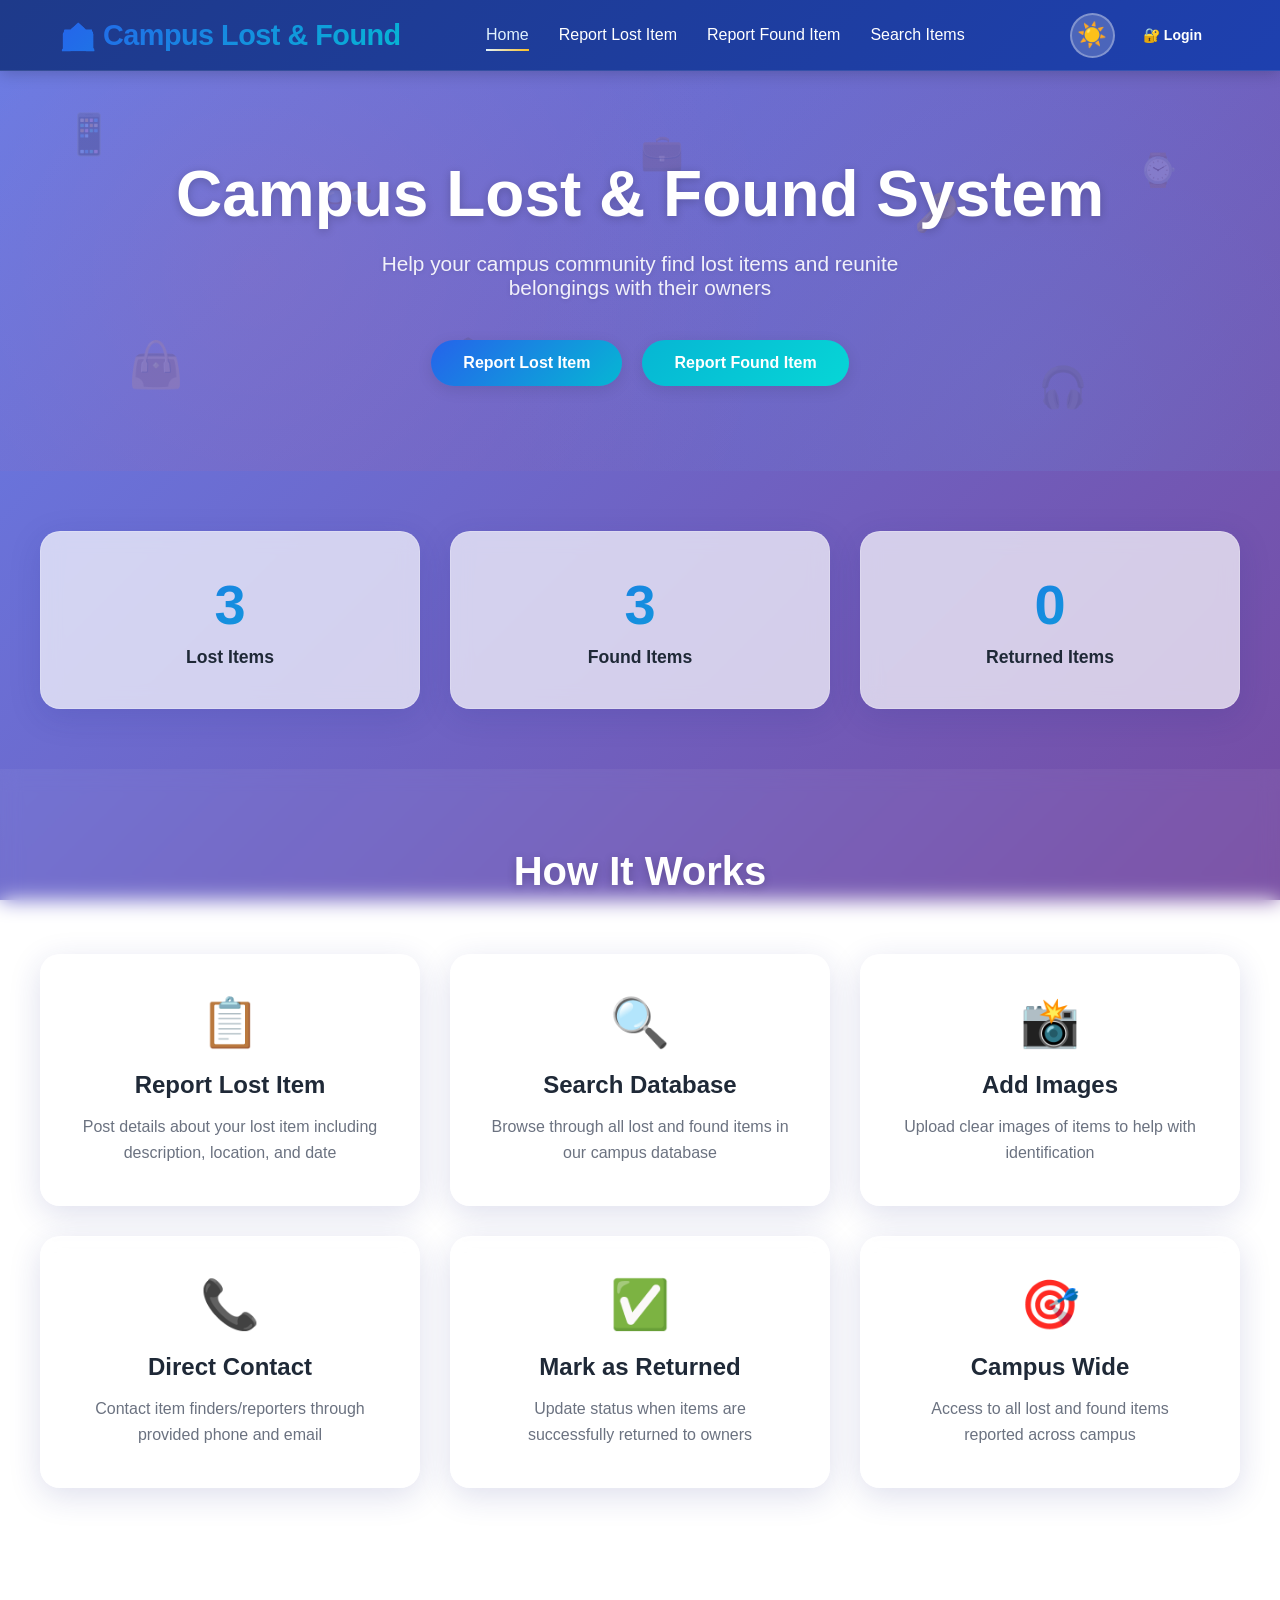
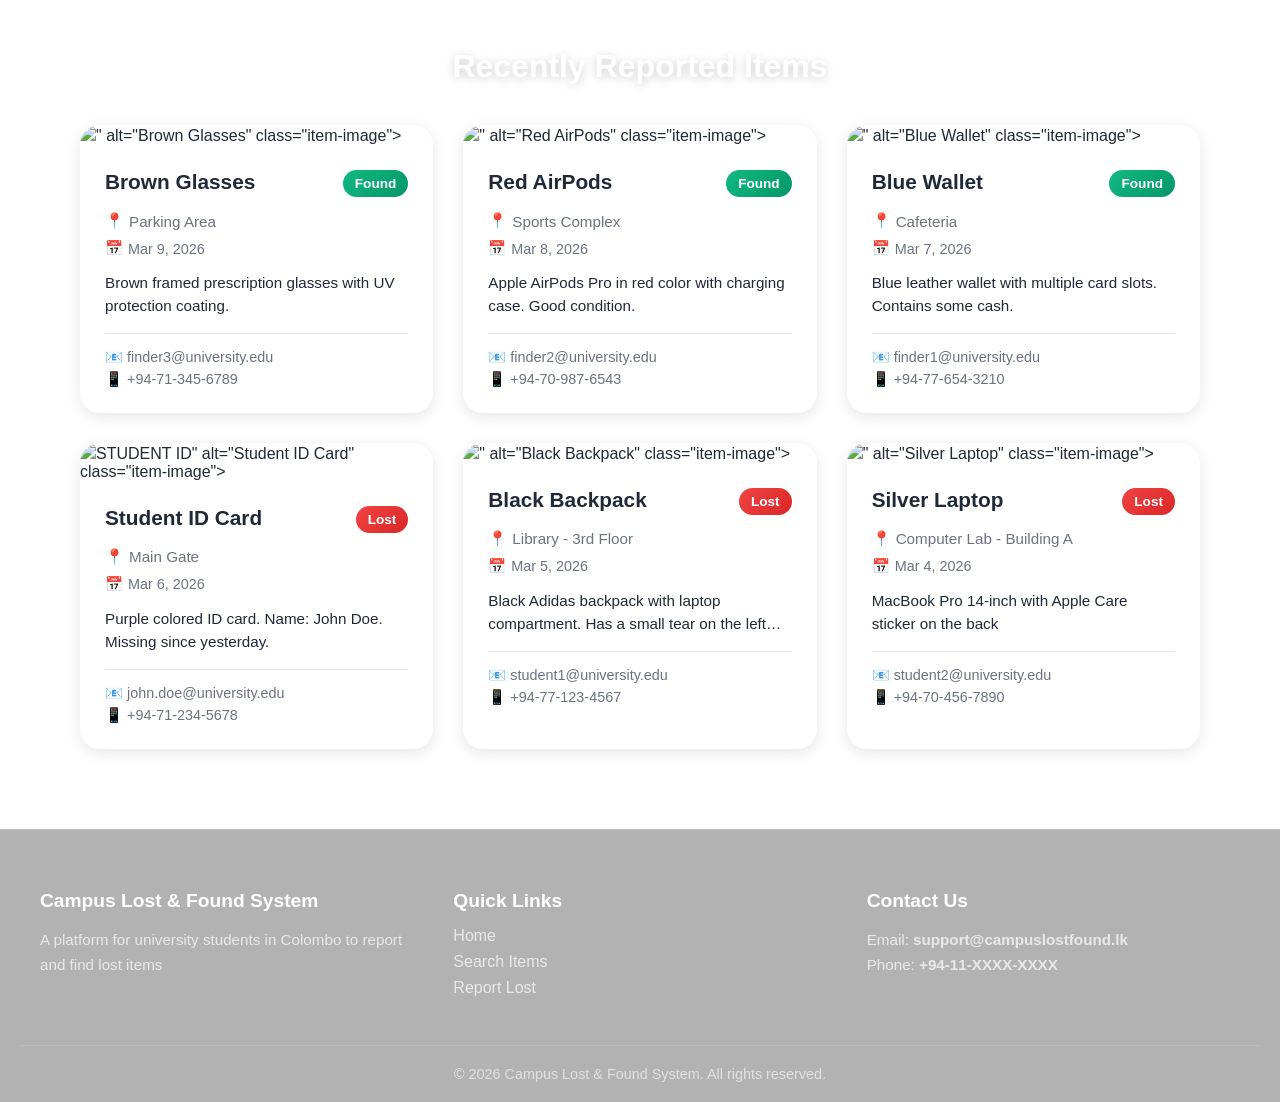
==== index.html @ 4f19730d "update the all codes" ====
<!DOCTYPE html>
<html lang="en">
<head>
    <meta charset="UTF-8">
    <meta name="viewport" content="width=device-width, initial-scale=1.0">
    <title>Campus Lost & Found System</title>
    <link rel="stylesheet" href="styles.css">
</head>
<body>
    <!-- Navigation Bar -->
    <nav class="navbar">
        <div class="nav-container">
            <div class="nav-logo">
                <h1>🏫 Campus Lost & Found</h1>
            </div>
            <ul class="nav-menu">
                <li class="nav-item">
                    <a href="index.html" class="nav-link active">Home</a>
                </li>
                <li class="nav-item">
                    <a href="report-lost.html" class="nav-link">Report Lost Item</a>
                </li>
                <li class="nav-item">
                    <a href="report-found.html" class="nav-link">Report Found Item</a>
                </li>
                <li class="nav-item">
                    <a href="search.html" class="nav-link">Search Items</a>
                </li>
            </ul>
            <div class="navbar-buttons">
                <button class="dark-mode-toggle" id="darkModeToggle" title="Toggle Dark Mode">
                    <span class="sun-icon">☀️</span>
                    <span class="moon-icon">🌙</span>
                </button>
            </div>
        </div>
    </nav>

    <!-- Hero Section -->
    <section class="hero">
        <div class="hero-content">
            <h1 class="hero-title">Campus Lost & Found System</h1>
            <p class="hero-subtitle">Help your campus community find lost items and reunite belongings with their owners</p>
            <div class="hero-buttons">
                <a href="report-lost.html" class="btn btn-primary">Report Lost Item</a>
                <a href="report-found.html" class="btn btn-secondary">Report Found Item</a>
            </div>
        </div>
        <div class="hero-background">
            <div class="floating-item item-1">📱</div>
            <div class="floating-item item-2">⌚</div>
            <div class="floating-item item-3">👜</div>
            <div class="floating-item item-4">💼</div>
            <div class="floating-item item-5">🎧</div>
            <div class="floating-item item-6">🔑</div>
            <div class="floating-item item-7">🎓</div>
            <div class="floating-item item-8">👓</div>
        </div>
    </section>

    <!-- Stats Section -->
    <section class="stats-section">
        <div class="stats-container">
            <div class="stat-card glass-effect">
                <div class="stat-number" id="lostCount">0</div>
                <div class="stat-label">Lost Items</div>
            </div>
            <div class="stat-card glass-effect">
                <div class="stat-number" id="foundCount">0</div>
                <div class="stat-label">Found Items</div>
            </div>
            <div class="stat-card glass-effect">
                <div class="stat-number" id="returnedCount">0</div>
                <div class="stat-label">Returned Items</div>
            </div>
        </div>
    </section>

    <!-- Features Section -->
    <section class="features">
        <div class="features-container">
            <h2>How It Works</h2>
            <div class="features-grid">
                <div class="feature-card glass-effect">
                    <div class="feature-icon">📋</div>
                    <h3>Report Lost Item</h3>
                    <p>Post details about your lost item including description, location, and date</p>
                </div>
                <div class="feature-card glass-effect">
                    <div class="feature-icon">🔍</div>
                    <h3>Search Database</h3>
                    <p>Browse through all lost and found items in our campus database</p>
                </div>
                <div class="feature-card glass-effect">
                    <div class="feature-icon">📸</div>
                    <h3>Add Images</h3>
                    <p>Upload clear images of items to help with identification</p>
                </div>
                <div class="feature-card glass-effect">
                    <div class="feature-icon">📞</div>
                    <h3>Direct Contact</h3>
                    <p>Contact item finders/reporters through provided phone and email</p>
                </div>
                <div class="feature-card glass-effect">
                    <div class="feature-icon">✅</div>
                    <h3>Mark as Returned</h3>
                    <p>Update status when items are successfully returned to owners</p>
                </div>
                <div class="feature-card glass-effect">
                    <div class="feature-icon">🎯</div>
                    <h3>Campus Wide</h3>
                    <p>Access to all lost and found items reported across campus</p>
                </div>
            </div>
        </div>
    </section>

    <!-- Recent Items Section -->
    <section class="recent-items">
        <div class="container">
            <h2>Recently Reported Items</h2>
            <div class="items-grid" id="recentItemsGrid">
                <!-- Items will be populated by JavaScript -->
            </div>
        </div>
    </section>

    <!-- Footer -->
    <footer class="footer">
        <div class="footer-content">
            <div class="footer-section">
                <h4>Campus Lost & Found System</h4>
                <p>A platform for university students in Colombo to report and find lost items</p>
            </div>
            <div class="footer-section">
                <h4>Quick Links</h4>
                <ul>
                    <li><a href="index.html">Home</a></li>
                    <li><a href="search.html">Search Items</a></li>
                    <li><a href="report-lost.html">Report Lost</a></li>
                </ul>
            </div>
            <div class="footer-section">
                <h4>Contact Us</h4>
                <p>Email: <strong>support@campuslostfound.lk</strong></p>
                <p>Phone: <strong>+94-11-XXXX-XXXX</strong></p>
            </div>
        </div>
        <div class="footer-bottom">
            <p>&copy; 2026 Campus Lost & Found System. All rights reserved.</p>
        </div>
    </footer>

    <script src="script.js"></script>
    <script>
        // Display recent items on homepage
        document.addEventListener('DOMContentLoaded', function() {
            displayRecentItems();
            updateStats();
        });
    </script>
</body>
</html>
---- styles.css ----
/* ========================
   GLOBAL STYLES & RESET
   ======================== */

* {
    margin: 0;
    padding: 0;
    box-sizing: border-box;
}

:root {
    --primary-color: #2563eb;
    --primary-light: #3b82f6;
    --primary-dark: #1e40af;
    --secondary-color: #06b6d4;
    --success-color: #10b981;
    --danger-color: #ef4444;
    --warning-color: #f59e0b;
    --text-dark: #1f2937;
    --text-light: #6b7280;
    --bg-light: #f3f4f6;
    --bg-white: #ffffff;
    --border-color: #e5e7eb;
    --glass-bg: rgba(255, 255, 255, 0.7);
    --glass-border: rgba(255, 255, 255, 0.2);
    --shadow: 0 8px 32px rgba(31, 38, 135, 0.15);
}

/* Dark Mode Variables */
body.dark-mode {
    --primary-color: #3b82f6;
    --primary-light: #60a5fa;
    --primary-dark: #1e40af;
    --secondary-color: #06b6d4;
    --text-dark: #e5e7eb;
    --text-light: #9ca3af;
    --bg-light: #1f2937;
    --bg-white: #111827;
    --border-color: #374151;
    --glass-bg: rgba(17, 24, 39, 0.7);
    --glass-border: rgba(255, 255, 255, 0.1);
    --shadow: 0 8px 32px rgba(0, 0, 0, 0.3);
}

html {
    font-size: 16px;
    scroll-behavior: smooth;
}

body {
    font-family: -apple-system, BlinkMacSystemFont, 'Segoe UI', Roboto, Oxygen, Ubuntu, Cantarell, sans-serif;
    color: var(--text-dark);
    background: linear-gradient(135deg, #667eea 0%, #764ba2 100%);
    background-attachment: fixed;
    min-height: 100vh;
    overflow-x: hidden;
    transition: background 0.3s ease, color 0.3s ease;
}

body.dark-mode {
    background: linear-gradient(135deg, #0f172a 0%, #1a1a2e 100%);
}

.container {
    max-width: 1200px;
    margin: 0 auto;
    padding: 0 20px;
}

/* ========================
   NAVIGATION BAR
   ======================== */

.navbar {
    position: sticky;
    top: 0;
    z-index: 1000;
    background: linear-gradient(135deg, #1e3a8a 0%, #1e40af 100%);
    backdrop-filter: blur(10px);
    border-bottom: 1px solid rgba(255, 255, 255, 0.1);
    box-shadow: 0 2px 15px rgba(0, 0, 0, 0.2);
    animation: slideDown 0.5s ease;
}

@keyframes slideDown {
    from {
        transform: translateY(-100%);
        opacity: 0;
    }
    to {
        transform: translateY(0);
        opacity: 1;
    }
}

.nav-container {
    max-width: 1200px;
    margin: 0 auto;
    padding: 0 20px;
    display: flex;
    justify-content: space-between;
    align-items: center;
    height: 70px;
}

.nav-logo h1 {
    font-size: 1.8rem;
    background: linear-gradient(135deg, var(--primary-color), var(--secondary-color));
    -webkit-background-clip: text;
    -webkit-text-fill-color: transparent;
    background-clip: text;
    font-weight: 700;
    letter-spacing: -0.5px;
}

.nav-menu {
    display: flex;
    list-style: none;
    gap: 30px;
}

.nav-item {
    position: relative;
}

.nav-link {
    color: #ffffff;
    text-decoration: none;
    font-weight: 500;
    font-size: 1rem;
    padding: 8px 0;
    transition: all 0.3s ease;
    position: relative;
}

.nav-link::after {
    content: '';
    position: absolute;
    bottom: 0;
    left: 0;
    width: 0;
    height: 2px;
    background: linear-gradient(90deg, #e0f2fe, #fbbf24);
    transition: width 0.3s ease;
}

.nav-link:hover::after,
.nav-link.active::after {
    width: 100%;
}

.nav-link.active,
.nav-link:hover {
    color: #e0f2fe;
}

.navbar-buttons {
    display: flex;
    gap: 10px;
    align-items: center;
    margin-left: 20px;
}

.dark-mode-toggle {
    background: rgba(255, 255, 255, 0.2);
    border: 2px solid rgba(255, 255, 255, 0.3);
    border-radius: 50%;
    width: 45px;
    height: 45px;
    display: flex;
    align-items: center;
    justify-content: center;
    cursor: pointer;
    transition: all 0.3s ease;
    font-size: 1.5rem;
    position: relative;
}

.dark-mode-toggle:hover {
    background: rgba(255, 255, 255, 0.3);
    transform: scale(1.1);
}

.dark-mode-toggle .sun-icon {
    position: absolute;
    opacity: 1;
    transition: opacity 0.3s ease;
}

.dark-mode-toggle .moon-icon {
    position: absolute;
    opacity: 0;
    transition: opacity 0.3s ease;
}

body.dark-mode .dark-mode-toggle .sun-icon {
    opacity: 0;
}

body.dark-mode .dark-mode-toggle .moon-icon {
    opacity: 1;
}

body.dark-mode .dark-mode-toggle {
    background: rgba(255, 255, 255, 0.1);
    border-color: rgba(255, 255, 255, 0.2);
}

.auth-button {
    padding: 8px 16px;
    border-radius: 8px;
    font-size: 14px;
    font-weight: 600;
    text-decoration: none;
    transition: all 0.3s ease;
    white-space: nowrap;
    cursor: pointer;
    border: none;
    background: #2563eb;
    color: white;
}

.auth-button:hover {
    background: #1d4ed8;
    transform: translateY(-2px);
}

.navbar-buttons .user-badge {
    background: var(--gradient);
    color: white;
    border-radius: 25px;
    padding: 8px 15px;
    font-size: 14px;
    font-weight: 600;
}

.navbar-buttons .logout-btn {
    background: rgba(239, 68, 68, 0.9);
    color: white;
    border: none;
    cursor: pointer;
}

.navbar-buttons .logout-btn:hover {
    background: rgb(239, 68, 68);
    transform: translateY(-2px);
}

.navbar-buttons .admin-link {
    background: rgba(147, 51, 234, 0.9);
    color: white;
    text-decoration: none;
    display: inline-block;
}

.navbar-buttons .admin-link:hover {
    background: rgb(147, 51, 234);
    transform: translateY(-2px);
}

/* Mobile navbar buttons */
@media (max-width: 768px) {
    .navbar-buttons {
        margin-left: 10px;
        gap: 5px;
    }
    
    .auth-button {
        padding: 6px 12px;
        font-size: 12px;
    }
    
    .navbar-buttons .user-badge {
        display: none; /* Hide user badge on mobile */
    }
}

/* ========================
   HERO SECTION
   ======================== */

.hero {
    position: relative;
    min-height: 600px;
    display: flex;
    align-items: center;
    justify-content: center;
    overflow: hidden;
    padding: 60px 20px;
}

.hero-background {
    position: absolute;
    top: 0;
    left: 0;
    right: 0;
    bottom: 0;
    background: radial-gradient(circle at 20% 50%, rgba(255, 100, 100, 0.1) 0%, transparent 50%),
                radial-gradient(circle at 80% 80%, rgba(100, 200, 255, 0.1) 0%, transparent 50%);
    animation: float 8s ease-in-out infinite;
    z-index: -1;
}

@keyframes float {
    0%, 100% {
        transform: translateY(0px);
    }
    50% {
        transform: translateY(20px);
    }
}

/* Floating Items Animations */
.floating-item {
    position: absolute;
    font-size: 3rem;
    opacity: 0.15;
    pointer-events: none;
    animation-duration: 10s;
    animation-iteration-count: infinite;
    animation-timing-function: ease-in-out;
}

.item-1 {
    top: 10%;
    left: 5%;
    font-size: 2.5rem;
    animation-name: float-1;
    animation-duration: 12s;
}

.item-2 {
    top: 20%;
    right: 8%;
    font-size: 2rem;
    animation-name: float-2;
    animation-duration: 14s;
}

.item-3 {
    bottom: 20%;
    left: 10%;
    font-size: 2.8rem;
    animation-name: float-3;
    animation-duration: 13s;
}

.item-4 {
    top: 15%;
    left: 50%;
    font-size: 2.2rem;
    animation-name: float-4;
    animation-duration: 15s;
}

.item-5 {
    bottom: 15%;
    right: 15%;
    font-size: 2.5rem;
    animation-name: float-5;
    animation-duration: 11s;
}

.item-6 {
    top: 30%;
    right: 25%;
    font-size: 2.3rem;
    animation-name: float-6;
    animation-duration: 12s;
}

.item-7 {
    bottom: 25%;
    left: 35%;
    font-size: 2rem;
    animation-name: float-7;
    animation-duration: 13s;
}

.item-8 {
    top: 25%;
    left: 25%;
    font-size: 2.7rem;
    animation-name: float-8;
    animation-duration: 14s;
}

@keyframes float-1 {
    0%, 100% {
        transform: translateY(0px) translateX(0px) rotate(0deg);
    }
    25% {
        transform: translateY(-30px) translateX(20px) rotate(5deg);
    }
    50% {
        transform: translateY(30px) translateX(-20px) rotate(-5deg);
    }
    75% {
        transform: translateY(-20px) translateX(10px) rotate(3deg);
    }
}

@keyframes float-2 {
    0%, 100% {
        transform: translateY(0px) translateX(0px) rotate(0deg);
    }
    25% {
        transform: translateY(25px) translateX(-25px) rotate(-8deg);
    }
    50% {
        transform: translateY(-35px) translateX(15px) rotate(8deg);
    }
    75% {
        transform: translateY(20px) translateX(-10px) rotate(-3deg);
    }
}

@keyframes float-3 {
    0%, 100% {
        transform: translateY(0px) translateX(0px) rotate(0deg);
    }
    25% {
        transform: translateY(-20px) translateX(-30px) rotate(10deg);
    }
    50% {
        transform: translateY(40px) translateX(20px) rotate(-10deg);
    }
    75% {
        transform: translateY(-15px) translateX(15px) rotate(5deg);
    }
}

@keyframes float-4 {
    0%, 100% {
        transform: translateY(0px) translateX(0px) rotate(0deg);
    }
    25% {
        transform: translateY(35px) translateX(25px) rotate(-6deg);
    }
    50% {
        transform: translateY(-25px) translateX(-20px) rotate(6deg);
    }
    75% {
        transform: translateY(10px) translateX(15px) rotate(-4deg);
    }
}

@keyframes float-5 {
    0%, 100% {
        transform: translateY(0px) translateX(0px) rotate(0deg);
    }
    25% {
        transform: translateY(-35px) translateX(-15px) rotate(7deg);
    }
    50% {
        transform: translateY(20px) translateX(25px) rotate(-7deg);
    }
    75% {
        transform: translateY(-10px) translateX(-20px) rotate(4deg);
    }
}

@keyframes float-6 {
    0%, 100% {
        transform: translateY(0px) translateX(0px) rotate(0deg);
    }
    25% {
        transform: translateY(30px) translateX(20px) rotate(-5deg);
    }
    50% {
        transform: translateY(-30px) translateX(-25px) rotate(5deg);
    }
    75% {
        transform: translateY(15px) translateX(10px) rotate(-2deg);
    }
}

@keyframes float-7 {
    0%, 100% {
        transform: translateY(0px) translateX(0px) rotate(0deg);
    }
    25% {
        transform: translateY(-25px) translateX(-20px) rotate(9deg);
    }
    50% {
        transform: translateY(35px) translateX(15px) rotate(-9deg);
    }
    75% {
        transform: translateY(-5px) translateX(-10px) rotate(3deg);
    }
}

@keyframes float-8 {
    0%, 100% {
        transform: translateY(0px) translateX(0px) rotate(0deg);
    }
    25% {
        transform: translateY(20px) translateX(-30px) rotate(-4deg);
    }
    50% {
        transform: translateY(-40px) translateX(25px) rotate(4deg);
    }
    75% {
        transform: translateY(25px) translateX(-15px) rotate(-6deg);
    }
}

.hero-content {
    text-align: center;
    z-index: 1;
    animation: fadeInUp 0.8s ease;
}

@keyframes fadeInUp {
    from {
        opacity: 0;
        transform: translateY(30px);
    }
    to {
        opacity: 1;
        transform: translateY(0);
    }
}

.hero-title {
    font-size: clamp(2rem, 5vw, 4rem);
    font-weight: 800;
    color: var(--bg-white);
    margin-bottom: 20px;
    text-shadow: 0 2px 10px rgba(0, 0, 0, 0.2);
    line-height: 1.2;
}

.hero-subtitle {
    font-size: clamp(1rem, 2vw, 1.3rem);
    color: rgba(255, 255, 255, 0.9);
    margin-bottom: 40px;
    max-width: 600px;
    margin-left: auto;
    margin-right: auto;
    text-shadow: 0 1px 5px rgba(0, 0, 0, 0.1);
}

.hero-buttons {
    display: flex;
    gap: 20px;
    justify-content: center;
    flex-wrap: wrap;
}

/* ========================
   BUTTONS
   ======================== */

.btn {
    padding: 14px 32px;
    border: none;
    border-radius: 50px;
    font-size: 1rem;
    font-weight: 600;
    cursor: pointer;
    text-decoration: none;
    transition: all 0.3s ease;
    display: inline-block;
    text-align: center;
    white-space: nowrap;
    box-shadow: 0 4px 15px rgba(0, 0, 0, 0.1);
}

.btn-primary {
    background: linear-gradient(135deg, var(--primary-color), var(--secondary-color));
    color: white;
    border: none;
}

.btn-primary:hover {
    transform: translateY(-3px);
    box-shadow: 0 8px 25px rgba(37, 99, 235, 0.4);
}

.btn-secondary {
    background: linear-gradient(135deg, var(--secondary-color), #06d6d6);
    color: white;
    border: none;
}

.btn-secondary:hover {
    transform: translateY(-3px);
    box-shadow: 0 8px 25px rgba(6, 182, 212, 0.4);
}

.btn-outline {
    background: transparent;
    color: var(--primary-color);
    border: 2px solid var(--primary-color);
}

.btn-outline:hover {
    background: var(--primary-color);
    color: white;
    transform: translateY(-2px);
}

/* ========================
   GLASS MORPHISM EFFECT
   ======================== */

.glass-effect {
    background: var(--glass-bg);
    backdrop-filter: blur(10px);
    border: 1px solid var(--glass-border);
    border-radius: 20px;
    box-shadow: var(--shadow);
}

/* ========================
   STATS SECTION
   ======================== */

.stats-section {
    padding: 60px 20px;
    background: transparent;
}

.stats-container {
    max-width: 1200px;
    margin: 0 auto;
    display: grid;
    grid-template-columns: repeat(auto-fit, minmax(250px, 1fr));
    gap: 30px;
}

.stat-card {
    padding: 40px 30px;
    text-align: center;
    border-radius: 20px;
    transition: all 0.3s ease;
    animation: fadeInUp 0.6s ease;
}

.stat-card:hover {
    transform: translateY(-10px);
    box-shadow: 0 15px 40px rgba(0, 0, 0, 0.2);
}

.stat-number {
    font-size: clamp(2rem, 5vw, 3.5rem);
    font-weight: 800;
    background: linear-gradient(135deg, var(--primary-color), var(--secondary-color));
    -webkit-background-clip: text;
    -webkit-text-fill-color: transparent;
    background-clip: text;
    margin-bottom: 10px;
}

.stat-label {
    font-size: 1.1rem;
    font-weight: 600;
    color: var(--text-dark);
}

/* ========================
   FEATURES SECTION
   ======================== */

.features {
    padding: 80px 20px;
    background: rgba(255, 255, 255, 0.05);
    backdrop-filter: blur(10px);
}

.features-container {
    max-width: 1200px;
    margin: 0 auto;
}

.features-container > h2 {
    text-align: center;
    font-size: 2.5rem;
    color: var(--bg-white);
    margin-bottom: 60px;
    text-shadow: 0 2px 10px rgba(0, 0, 0, 0.2);
}

.features-grid {
    display: grid;
    grid-template-columns: repeat(auto-fit, minmax(300px, 1fr));
    gap: 30px;
}

.feature-card {
    padding: 40px;
    text-align: center;
    border-radius: 20px;
    transition: all 0.3s ease;
    animation: fadeInUp 0.7s ease;
}

.feature-card:hover {
    transform: translateY(-10px);
    background: rgba(255, 255, 255, 0.9);
}

.feature-icon {
    font-size: 3rem;
    margin-bottom: 20px;
    display: block;
    animation: bounce 2s ease infinite;
}

@keyframes bounce {
    0%, 100% {
        transform: translateY(0);
    }
    50% {
        transform: translateY(-10px);
    }
}

.feature-card h3 {
    font-size: 1.5rem;
    color: var(--text-dark);
    margin-bottom: 15px;
    font-weight: 700;
}

.feature-card p {
    color: var(--text-light);
    line-height: 1.6;
}

.feature-card:hover h3 {
    color: var(--primary-color);
}

/* ========================
   PAGE HEADER
   ======================== */

.page-header {
    text-align: center;
    padding: 60px 20px;
    background: rgba(255, 255, 255, 0.05);
    backdrop-filter: blur(10px);
    border-bottom: 1px solid var(--glass-border);
    animation: fadeInDown 0.6s ease;
}

@keyframes fadeInDown {
    from {
        opacity: 0;
        transform: translateY(-30px);
    }
    to {
        opacity: 1;
        transform: translateY(0);
    }
}

.page-header h1 {
    font-size: 2.5rem;
    color: var(--bg-white);
    margin-bottom: 10px;
    text-shadow: 0 2px 10px rgba(0, 0, 0, 0.2);
}

.page-header p {
    font-size: 1.1rem;
    color: rgba(255, 255, 255, 0.8);
}

/* ========================
   FORM SECTION
   ======================== */

.form-section {
    padding: 60px 20px;
}

.form-container {
    max-width: 600px;
    margin: 0 auto;
    padding: 50px;
    border-radius: 20px;
    animation: fadeInUp 0.6s ease;
}

.form {
    display: flex;
    flex-direction: column;
    gap: 25px;
}

.form-group {
    display: flex;
    flex-direction: column;
    gap: 10px;
}

.form-row {
    display: grid;
    grid-template-columns: 1fr 1fr;
    gap: 20px;
}

@media (max-width: 600px) {
    .form-row {
        grid-template-columns: 1fr;
        gap: 20px;
    }
}

.form-group label {
    font-weight: 600;
    color: var(--text-dark);
    font-size: 0.95rem;
}

.form-group input,
.form-group textarea {
    padding: 12px 15px;
    border: 2px solid var(--border-color);
    border-radius: 10px;
    font-size: 1rem;
    font-family: inherit;
    transition: all 0.3s ease;
    background: rgba(255, 255, 255, 0.8);
}

.form-group input:focus,
.form-group textarea:focus {
    outline: none;
    border-color: var(--primary-color);
    box-shadow: 0 0 0 3px rgba(37, 99, 235, 0.1);
    background: white;
}

.form-group textarea {
    resize: vertical;
    min-height: 120px;
}

.form-buttons {
    display: flex;
    gap: 15px;
    margin-top: 20px;
}

.form-buttons .btn {
    flex: 1;
}

/* ========================
   FILE UPLOAD
   ======================== */

.file-upload {
    position: relative;
}

.file-upload input[type="file"] {
    display: none;
}

.file-label {
    display: flex;
    flex-direction: column;
    align-items: center;
    justify-content: center;
    padding: 40px;
    border: 2px dashed var(--primary-color);
    border-radius: 10px;
    cursor: pointer;
    transition: all 0.3s ease;
    background: rgba(37, 99, 235, 0.05);
}

.file-label:hover {
    background: rgba(37, 99, 235, 0.1);
    border-color: var(--secondary-color);
}

.file-icon {
    font-size: 2.5rem;
    margin-bottom: 10px;
}

.file-label span:last-child {
    font-weight: 600;
    color: var(--text-dark);
}

.image-preview {
    margin-top: 20px;
    text-align: center;
}

.image-preview img {
    max-width: 100%;
    max-height: 300px;
    border-radius: 10px;
    box-shadow: 0 4px 15px rgba(0, 0, 0, 0.1);
}

/* ========================
   SUCCESS MESSAGE
   ======================== */

.success-message {
    padding: 20px;
    background: linear-gradient(135deg, var(--success-color), #059669);
    color: white;
    border-radius: 10px;
    text-align: center;
    font-weight: 600;
    font-size: 1.1rem;
    animation: slideUp 0.5s ease;
}

@keyframes slideUp {
    from {
        opacity: 0;
        transform: translateY(20px);
    }
    to {
        opacity: 1;
        transform: translateY(0);
    }
}

/* ========================
   SEARCH SECTION
   ======================== */

.search-section {
    padding: 60px 20px;
}

.search-container {
    max-width: 1000px;
    margin: 0 auto 40px;
    padding: 30px;
    border-radius: 20px;
    animation: fadeInUp 0.6s ease;
}

.search-filters {
    display: grid;
    grid-template-columns: 2fr 1fr 1fr auto;
    gap: 15px;
    align-items: center;
}

@media (max-width: 900px) {
    .search-filters {
        grid-template-columns: 1fr;
        gap: 15px;
    }
}

.filter-group {
    display: flex;
}

.search-input,
.filter-input,
.filter-select {
    width: 100%;
    padding: 12px 15px;
    border: 2px solid var(--border-color);
    border-radius: 10px;
    font-size: 1rem;
    font-family: inherit;
    background: rgba(255, 255, 255, 0.8);
    transition: all 0.3s ease;
}

.search-input:focus,
.filter-input:focus,
.filter-select:focus {
    outline: none;
    border-color: var(--primary-color);
    background: white;
    box-shadow: 0 0 0 3px rgba(37, 99, 235, 0.1);
}

.results-info {
    max-width: 1200px;
    margin: 0 auto 30px;
    padding: 0 20px;
    color: var(--bg-white);
    font-weight: 500;
}

/* ========================
   ITEMS GRID
   ======================== */

.items-grid {
    max-width: 1200px;
    margin: 0 auto;
    display: grid;
    grid-template-columns: repeat(auto-fill, minmax(300px, 1fr));
    gap: 30px;
    padding: 0 20px;
}

.item-card {
    overflow: hidden;
    border-radius: 20px;
    transition: all 0.3s ease;
    cursor: pointer;
    animation: fadeInUp 0.6s ease;
    background: white;
    box-shadow: 0 4px 15px rgba(0, 0, 0, 0.1);
}

.item-card:hover {
    transform: translateY(-10px);
    box-shadow: 0 15px 40px rgba(0, 0, 0, 0.2);
}

.item-image {
    width: 100%;
    height: 250px;
    object-fit: cover;
    background: linear-gradient(135deg, #667eea 0%, #764ba2 100%);
}

.item-content {
    padding: 25px;
}

.item-header {
    display: flex;
    justify-content: space-between;
    align-items: start;
    margin-bottom: 15px;
    gap: 10px;
}

.item-name {
    font-size: 1.3rem;
    font-weight: 700;
    color: var(--text-dark);
    flex: 1;
}

.item-status {
    padding: 6px 12px;
    border-radius: 20px;
    font-size: 0.85rem;
    font-weight: 600;
    white-space: nowrap;
}

.status-lost {
    background: linear-gradient(135deg, #ef4444, #dc2626);
    color: white;
}

.status-found {
    background: linear-gradient(135deg, #10b981, #059669);
    color: white;
}

.status-returned {
    background: linear-gradient(135deg, #06b6d4, #0891b2);
    color: white;
}

.item-location {
    color: var(--text-light);
    font-size: 0.95rem;
    margin-bottom: 10px;
    display: flex;
    align-items: center;
    gap: 5px;
}

.item-location::before {
    content: "📍";
}

.item-date {
    color: var(--text-light);
    font-size: 0.9rem;
    margin-bottom: 15px;
    display: flex;
    align-items: center;
    gap: 5px;
}

.item-date::before {
    content: "📅";
}

.item-description {
    color: var(--text-dark);
    font-size: 0.95rem;
    line-height: 1.5;
    margin-bottom: 15px;
    display: -webkit-box;
    -webkit-line-clamp: 2;
    -webkit-box-orient: vertical;
    overflow: hidden;
}

.item-contact {
    padding-top: 15px;
    border-top: 1px solid var(--border-color);
    font-size: 0.9rem;
    color: var(--text-light);
}

.contact-info {
    display: flex;
    flex-direction: column;
    gap: 5px;
}

.contact-info span {
    word-break: break-all;
}

/* ========================
   NO RESULTS
   ======================== */

.no-results {
    max-width: 1200px;
    margin: 60px auto;
    padding: 60px 20px;
    text-align: center;
    background: rgba(255, 255, 255, 0.1);
    backdrop-filter: blur(10px);
    border-radius: 20px;
    border: 1px solid var(--glass-border);
    animation: fadeInUp 0.6s ease;
}

.no-results p {
    color: var(--bg-white);
    font-size: 1.1rem;
    margin: 10px 0;
}

/* ========================
   MODAL
   ======================== */

.modal {
    display: none;
    position: fixed;
    z-index: 2000;
    left: 0;
    top: 0;
    width: 100%;
    height: 100%;
    background-color: rgba(0, 0, 0, 0.7);
    animation: fadeIn 0.3s ease;
}

@keyframes fadeIn {
    from {
        opacity: 0;
    }
    to {
        opacity: 1;
    }
}

.modal-content {
    position: relative;
    max-width: 600px;
    margin: 50px auto;
    max-height: 80vh;
    overflow-y: auto;
    border-radius: 20px;
    padding: 40px;
    animation: slideUp 0.3s ease;
}

.modal-close {
    position: absolute;
    right: 20px;
    top: 20px;
    font-size: 2rem;
    font-weight: bold;
    color: var(--text-dark);
    cursor: pointer;
    transition: all 0.3s ease;
}

.modal-close:hover {
    color: var(--primary-color);
    transform: rotate(90deg);
}

/* ========================
   MODAL ACTION BUTTONS
   ======================== */

.modal-action-btn {
    padding: 12px 20px;
    border: none;
    border-radius: 8px;
    font-weight: 600;
    cursor: pointer;
    transition: all 0.3s ease;
    flex: 1;
    font-size: 0.95rem;
}

.modal-action-btn:hover {
    transform: translateY(-2px);
    box-shadow: 0 4px 12px rgba(0, 0, 0, 0.2);
}

.modal-action-btn-success {
    background: var(--success-color);
    color: white;
}

.modal-action-btn-success:hover {
    background: #059669;
}

.modal-action-btn-danger {
    background: var(--danger-color);
    color: white;
}

.modal-action-btn-danger:hover {
    background: #dc2626;
}

/* ========================
   RECENT ITEMS SECTION
   ======================== */

.recent-items {
    padding: 80px 20px;
    background: rgba(255, 255, 255, 0.05);
    backdrop-filter: blur(10px);
}

.recent-items .container {
    max-width: 1200px;
}

.recent-items > .container > h2 {
    text-align: center;
    font-size: 2rem;
    color: var(--bg-white);
    margin-bottom: 40px;
    text-shadow: 0 2px 10px rgba(0, 0, 0, 0.2);
}

/* ========================
   FOOTER
   ======================== */

.footer {
    background: rgba(0, 0, 0, 0.3);
    backdrop-filter: blur(10px);
    color: rgba(255, 255, 255, 0.9);
    padding: 60px 20px 20px;
    border-top: 1px solid var(--glass-border);
}

.footer-content {
    max-width: 1200px;
    margin: 0 auto 40px;
    display: grid;
    grid-template-columns: repeat(auto-fit, minmax(280px, 1fr));
    gap: 40px;
}

.footer-section h4 {
    font-size: 1.2rem;
    margin-bottom: 15px;
    color: white;
}

.footer-section p {
    color: rgba(255, 255, 255, 0.7);
    line-height: 1.7;
    font-size: 0.95rem;
}

.footer-section ul {
    list-style: none;
}

.footer-section a {
    color: rgba(255, 255, 255, 0.7);
    text-decoration: none;
    transition: all 0.3s ease;
    display: inline-block;
    margin-bottom: 8px;
}

.footer-section a:hover {
    color: white;
    transform: translateX(5px);
}

.footer-bottom {
    text-align: center;
    padding-top: 20px;
    border-top: 1px solid rgba(255, 255, 255, 0.1);
    color: rgba(255, 255, 255, 0.6);
    font-size: 0.9rem;
}

/* ========================
   RESPONSIVE DESIGN
   ======================== */

@media (max-width: 768px) {
    .nav-menu {
        gap: 15px;
    }

    .nav-link {
        font-size: 0.9rem;
    }

    .hero-title {
        font-size: 2rem;
    }

    .hero-subtitle {
        font-size: 0.95rem;
    }

    .hero-buttons {
        flex-direction: column;
        align-items: center;
    }

    .hero-buttons .btn {
        width: 100%;
        max-width: 300px;
    }

    .form-container {
        padding: 30px 20px;
    }

    .items-grid {
        grid-template-columns: 1fr;
    }

    .search-filters {
        grid-template-columns: 1fr;
    }

    .stats-container {
        grid-template-columns: 1fr;
    }

    .features-grid {
        grid-template-columns: 1fr;
    }

    .modal-content {
        margin: 20px;
        padding: 25px;
        max-width: 90vw;
    }

    .page-header h1 {
        font-size: 1.8rem;
    }

    .modal-action-btn {
        padding: 10px 15px;
        font-size: 0.9rem;
    }
}

@media (max-width: 480px) {
    .nav-container {
        height: 60px;
    }

    .nav-logo h1 {
        font-size: 1.3rem;
    }

    .nav-menu {
        gap: 10px;
        font-size: 0.85rem;
    }

    .form-buttons {
        flex-direction: column;
    }

    .file-label {
        padding: 25px;
    }

    .item-card {
        margin: 0;
    }

    .modal-action-btn {
        padding: 10px 12px;
        font-size: 0.85rem;
        flex: 1;
    }
    }

    .hero {
        min-height: 400px;
        padding: 40px 15px;
    }
}

/* ========================
   ANIMATIONS - SCROLL REVEAL
   ======================== */

@keyframes fadeInLeft {
    from {
        opacity: 0;
        transform: translateX(-30px);
    }
    to {
        opacity: 1;
        transform: translateX(0);
    }
}

@keyframes fadeInRight {
    from {
        opacity: 0;
        transform: translateX(30px);
    }
    to {
        opacity: 1;
        transform: translateX(0);
    }
}

.fade-in {
    animation: fadeInUp 0.6s ease forwards;
    opacity: 0;
}

/* ========================
   LOADING STATES
   ======================== */

@keyframes spin {
    0% {
        transform: rotate(0deg);
    }
    100% {
        transform: rotate(360deg);
    }
}

.loading {
    display: inline-block;
    width: 20px;
    height: 20px;
    border: 3px solid rgba(37, 99, 235, 0.3);
    border-radius: 50%;
    border-top-color: var(--primary-color);
    animation: spin 0.8s ease infinite;
}

/* ========================
   SMART FEATURES - FUZZY SEARCH & MAP
   ======================== */

.search-tips {
    margin-top: 15px;
    padding: 12px;
    background: rgba(37, 99, 235, 0.1);
    border-radius: 8px;
    border-left: 4px solid #2563eb;
    font-size: 13px;
    color: var(--text-dark);
}

#toggleMapView {
    font-size: 13px;
    padding: 8px 15px;
    border: none;
    background: linear-gradient(135deg, var(--primary-color), var(--secondary-color));
    color: white;
    cursor: pointer;
    border-radius: 8px;
    font-weight: 600;
    transition: all 0.3s ease;
}

#toggleMapView:hover {
    transform: translateY(-2px);
    box-shadow: 0 8px 20px rgba(37, 99, 235, 0.4);
}

#mapContainer {
    margin-top: 20px;
    border-radius: 10px;
    overflow: hidden;
    height: 400px;
    box-shadow: 0 8px 25px rgba(0, 0, 0, 0.15);
}

#itemsMap {
    width: 100%;
    height: 100%;
}

/* Leaflet map customization */
.leaflet-popup-content {
    font-size: 12px;
    line-height: 1.4;
}

.leaflet-popup-content strong {
    color: var(--text-dark);
    display: block;
    margin-bottom: 5px;
}

.leaflet-popup-content a {
    color: #2563eb;
    text-decoration: none;
    font-weight: 600;
    margin-top: 5px;
    display: inline-block;
}

/* Animations */
@keyframes slideInRight {
    from {
        transform: translateX(400px);
        opacity: 0;
    }
    to {
        transform: translateX(0);
        opacity: 1;
    }
}

@keyframes slideOutRight {
    from {
        transform: translateX(0);
        opacity: 1;
    }
    to {
        transform: translateX(400px);
        opacity: 0;
    }
}

@keyframes slideInUp {
    from {
        opacity: 0;
        transform: translateY(30px);
    }
    to {
        opacity: 1;
        transform: translateY(0);
    }
}

/* Notification banner styling */
.notification-banner {
    position: fixed;
    top: 80px;
    right: 20px;
    background: #10b981;
    color: white;
    padding: 15px 20px;
    border-radius: 8px;
    box-shadow: 0 8px 25px rgba(0, 0, 0, 0.2);
    z-index: 2000;
    max-width: 300px;
    font-weight: 500;
}

/* Responsive map */
@media (max-width: 768px) {
    #mapContainer {
        height: 300px;
    }

    #toggleMapView {
        width: 100%;
        margin-top: 10px;
    }

    .search-tips {
        font-size: 12px;
        padding: 10px;
    }
}
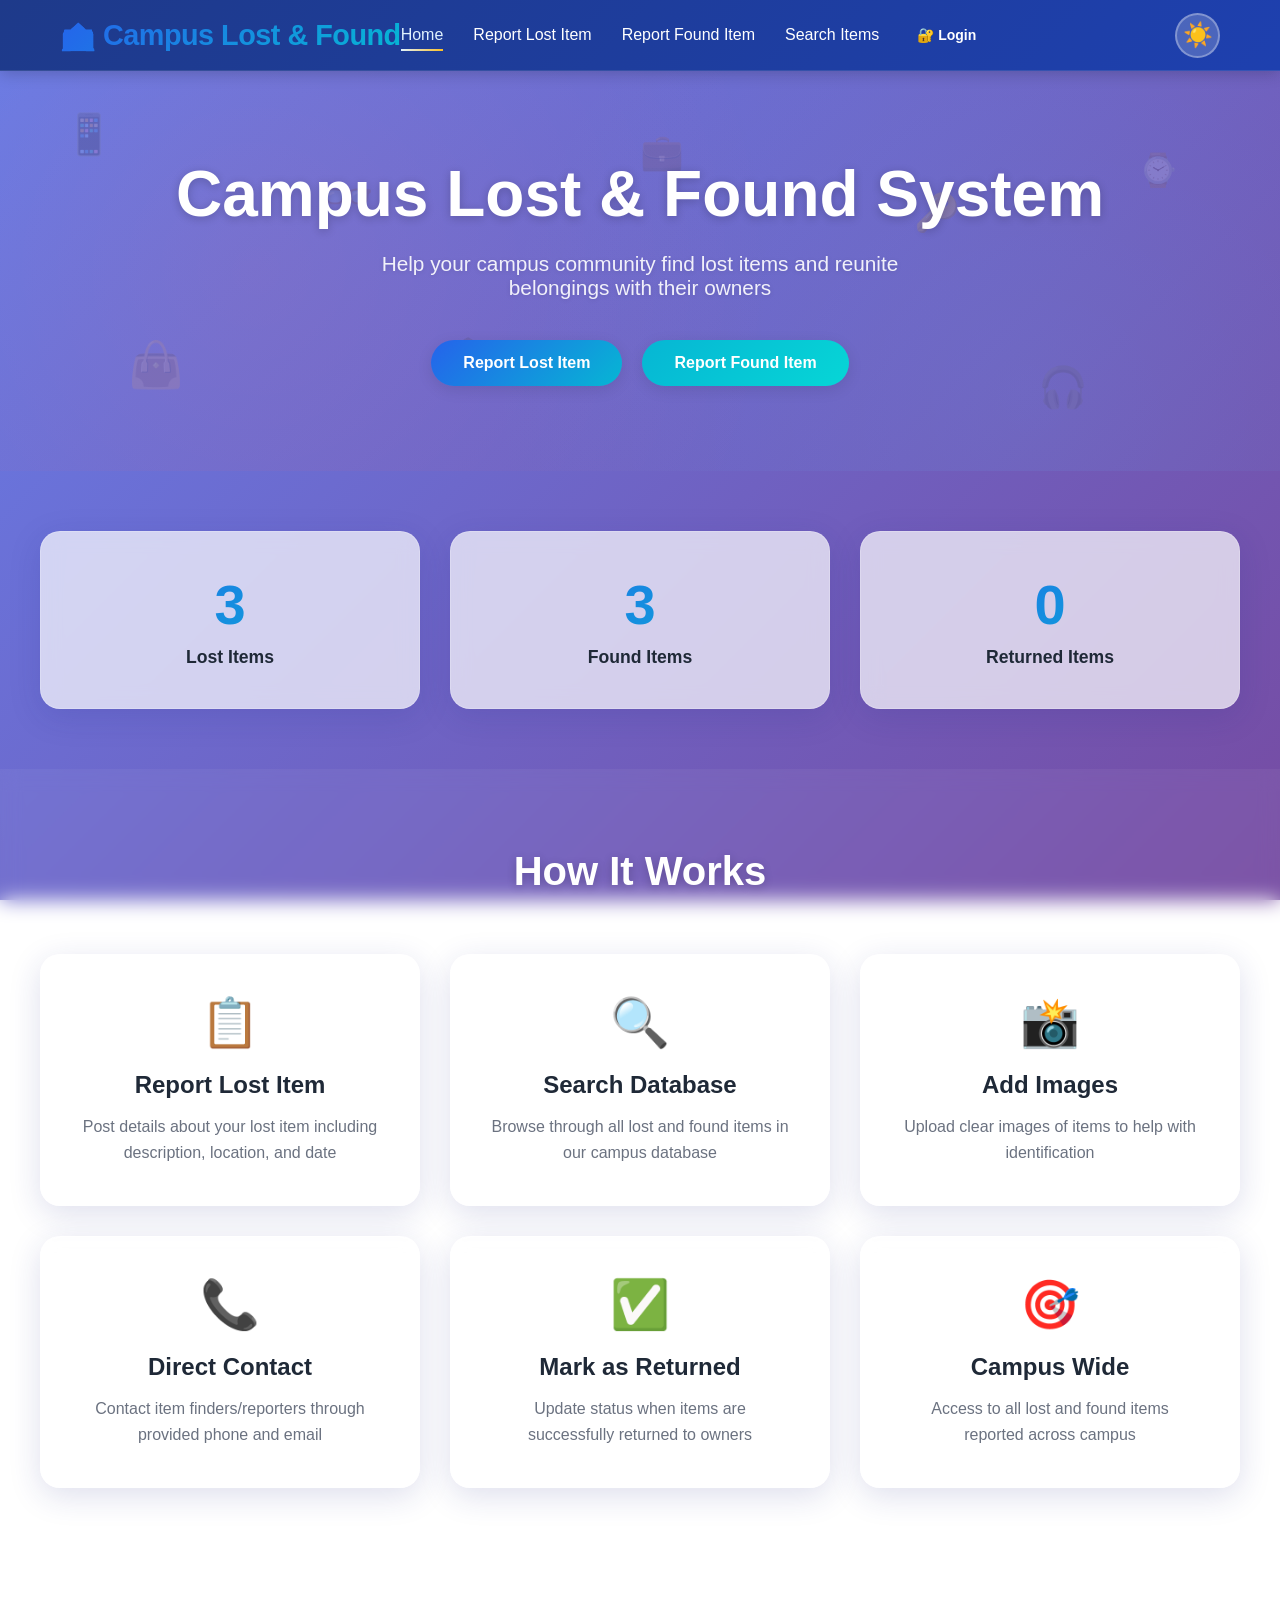
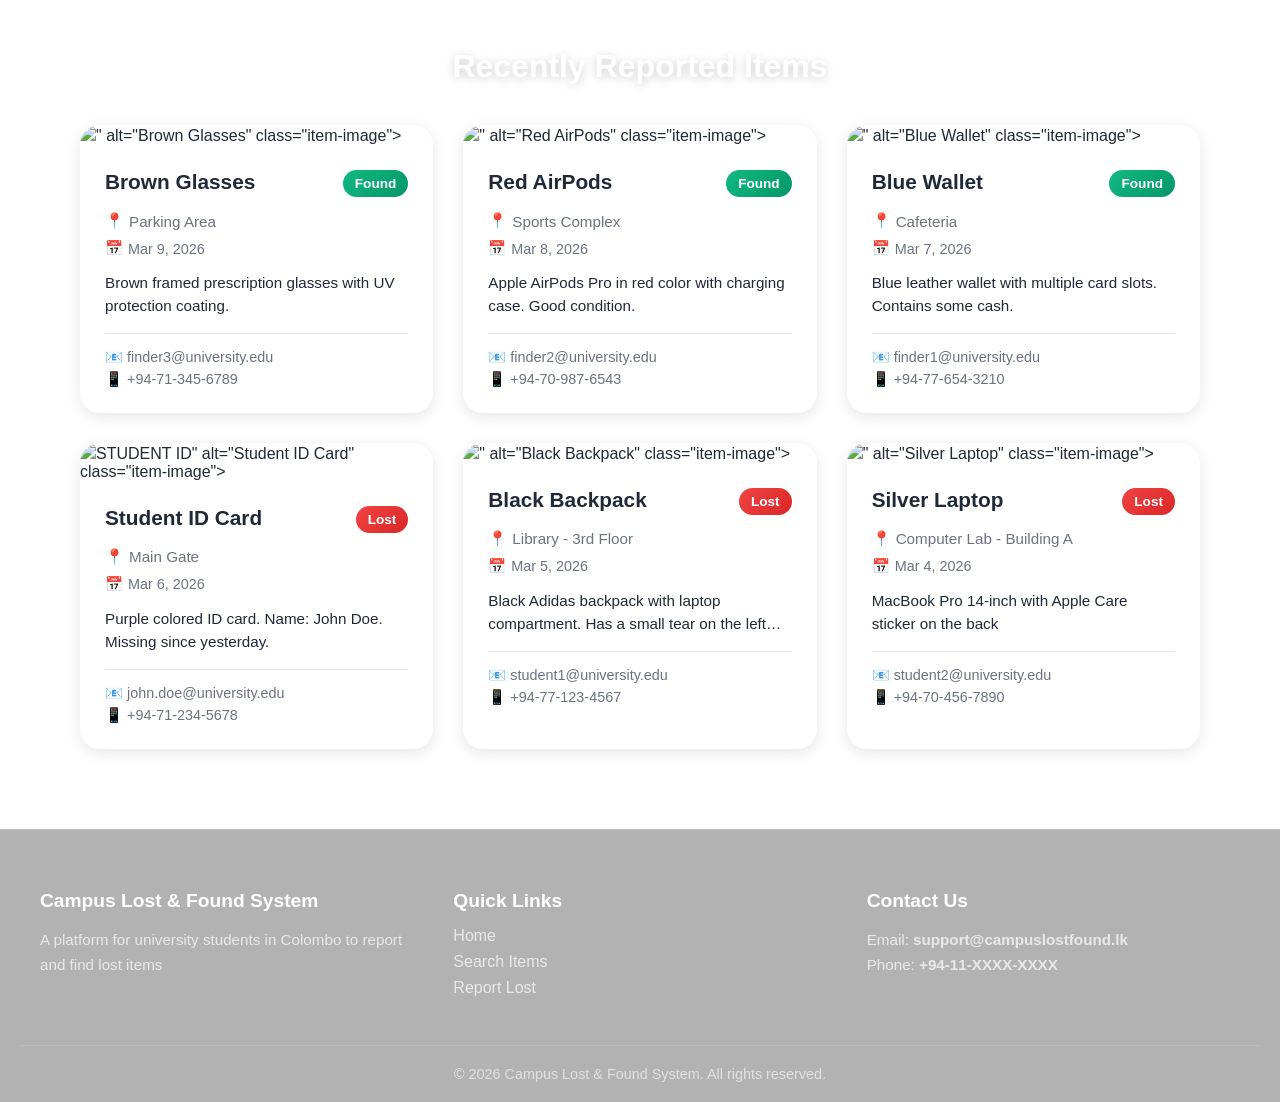
==== commit c61812a7: "add new things" ====
--- a/index.html
+++ b/index.html
@@ -28,11 +28,11 @@
                 </li>
             </ul>
             <div class="navbar-buttons">
-                <button class="dark-mode-toggle" id="darkModeToggle" title="Toggle Dark Mode">
-                    <span class="sun-icon">☀️</span>
-                    <span class="moon-icon">🌙</span>
-                </button>
             </div>
+            <button class="dark-mode-toggle" id="darkModeToggle" title="Toggle Dark Mode">
+                <span class="sun-icon">☀️</span>
+                <span class="moon-icon">🌙</span>
+            </button>
         </div>
     </nav>
 
--- a/styles.css
+++ b/styles.css
@@ -101,6 +101,7 @@
     justify-content: space-between;
     align-items: center;
     height: 70px;
+    flex-wrap: nowrap;
 }
 
 .nav-logo h1 {
@@ -111,12 +112,15 @@
     background-clip: text;
     font-weight: 700;
     letter-spacing: -0.5px;
+    white-space: nowrap;
 }
 
 .nav-menu {
     display: flex;
     list-style: none;
     gap: 30px;
+    flex-wrap: nowrap;
+    white-space: nowrap;
 }
 
 .nav-item {
@@ -174,6 +178,7 @@
     transition: all 0.3s ease;
     font-size: 1.5rem;
     position: relative;
+    margin-left: auto;
 }
 
 .dark-mode-toggle:hover {
@@ -1321,6 +1326,7 @@
 @media (max-width: 768px) {
     .nav-menu {
         gap: 15px;
+        flex-wrap: nowrap;
     }
 
     .nav-link {
@@ -1388,11 +1394,13 @@
 
     .nav-logo h1 {
         font-size: 1.3rem;
+        white-space: nowrap;
     }
 
     .nav-menu {
         gap: 10px;
         font-size: 0.85rem;
+        flex-wrap: nowrap;
     }
 
     .form-buttons {
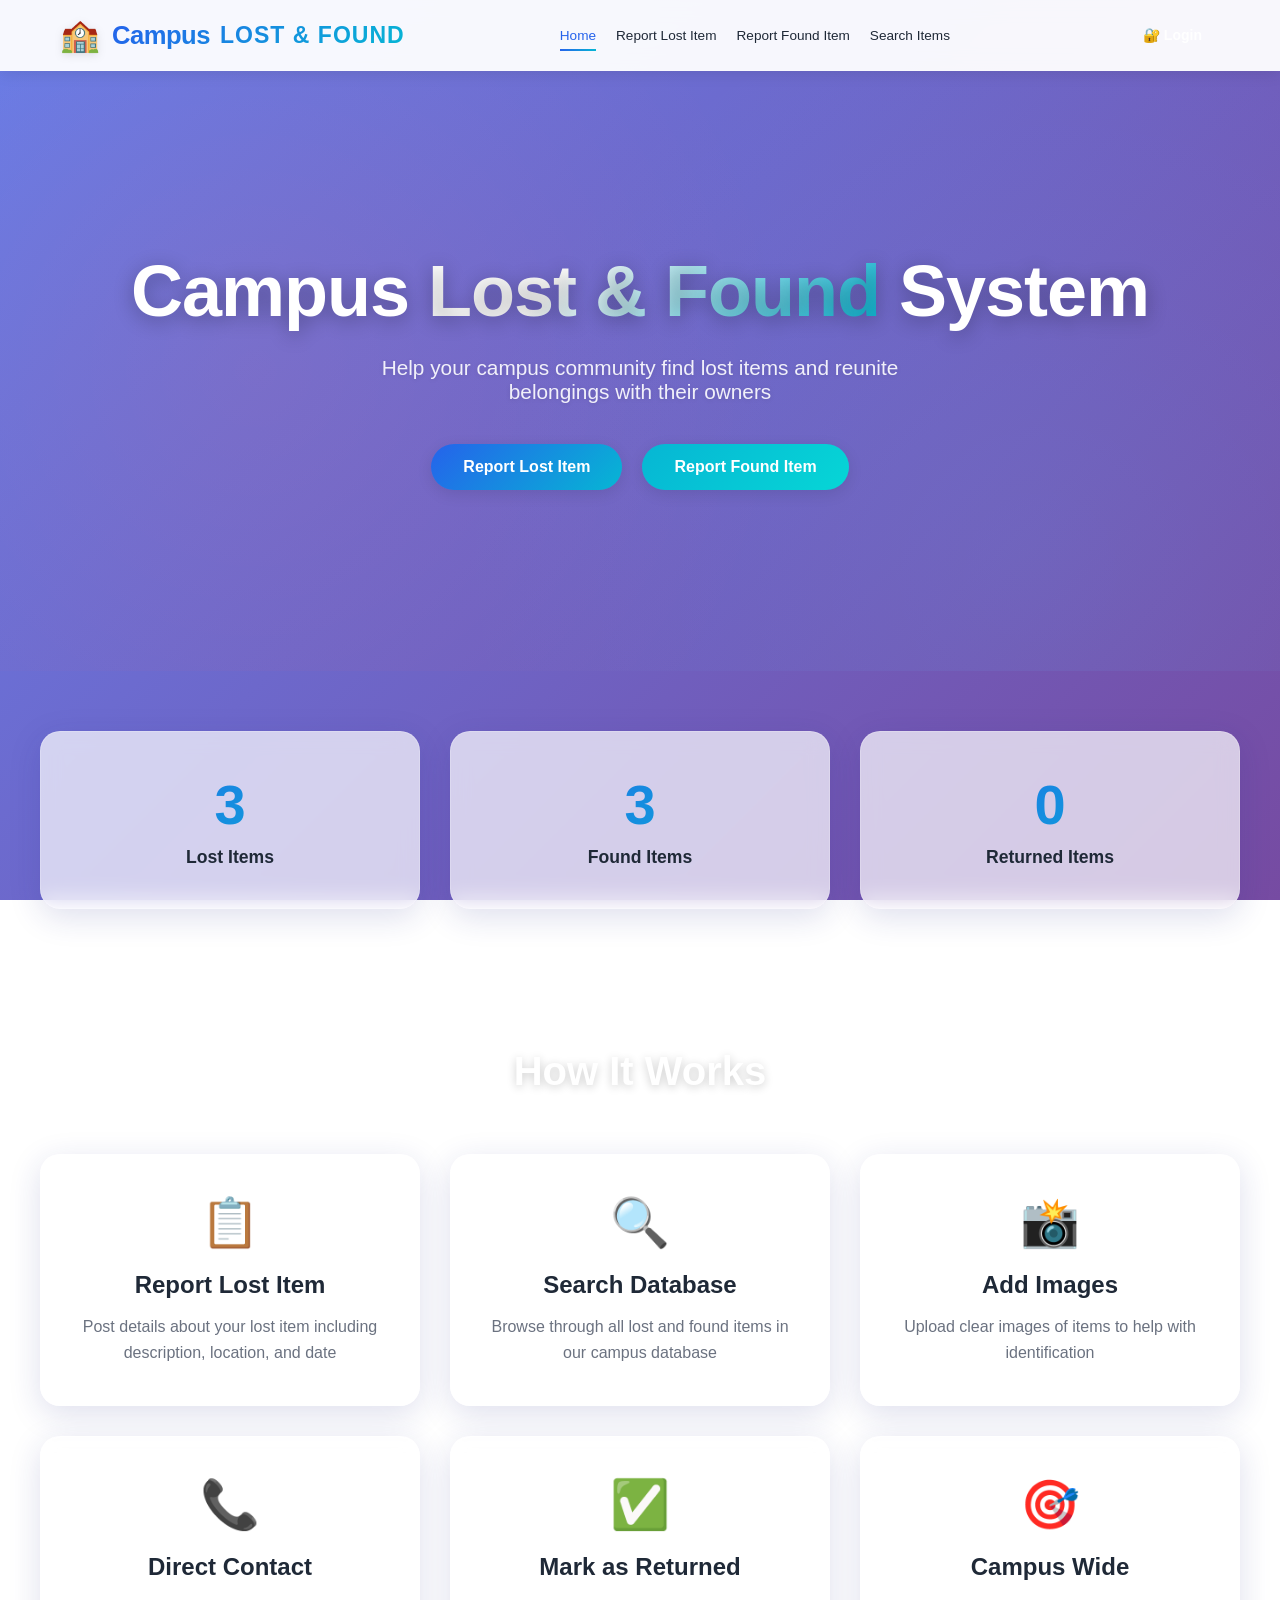
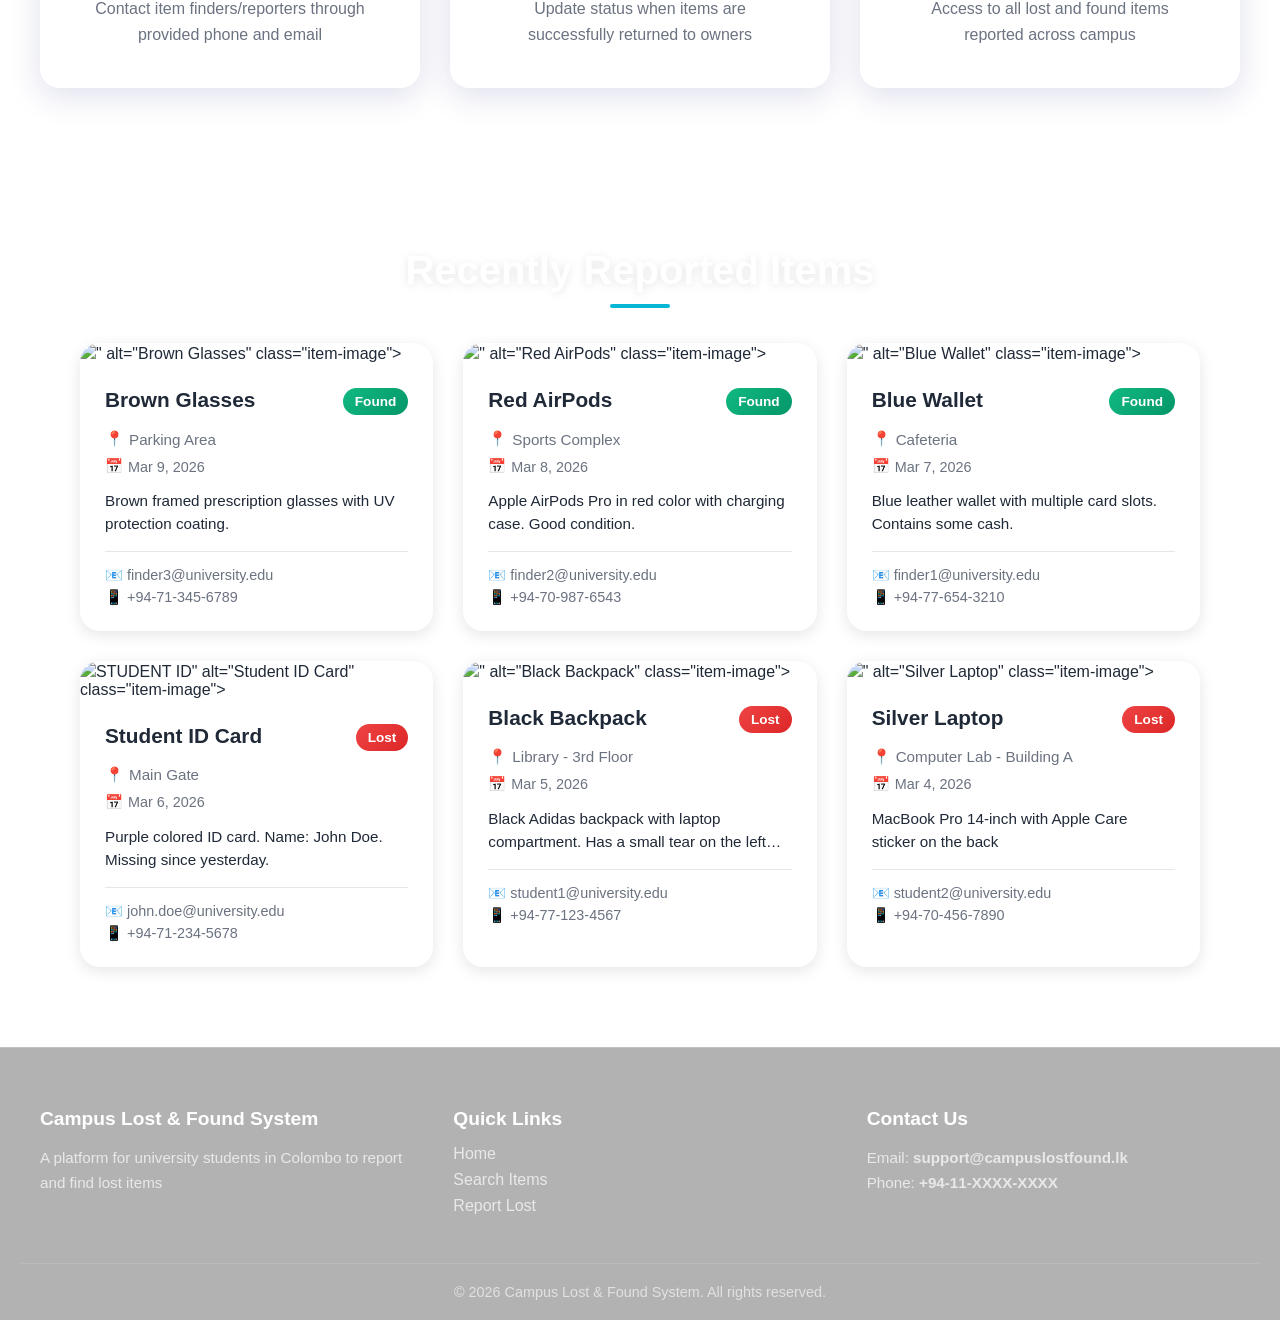
==== commit f4501b0e: "alignment 01" ====
--- a/index.html
+++ b/index.html
@@ -11,7 +11,10 @@
     <nav class="navbar">
         <div class="nav-container">
             <div class="nav-logo">
-                <h1>🏫 Campus Lost & Found</h1>
+                <a href="index.html">
+                    <span class="logo-emoji">🏫</span>
+                    <h1 class="logo-text">Campus <span class="highlight">Lost & Found</span></h1>
+                </a>
             </div>
             <ul class="nav-menu">
                 <li class="nav-item">
@@ -27,35 +30,21 @@
                     <a href="search.html" class="nav-link">Search Items</a>
                 </li>
             </ul>
-            <div class="navbar-buttons">
-            </div>
-            <button class="dark-mode-toggle" id="darkModeToggle" title="Toggle Dark Mode">
-                <span class="sun-icon">☀️</span>
-                <span class="moon-icon">🌙</span>
-            </button>
+            <div class="navbar-buttons"></div>
         </div>
     </nav>
 
     <!-- Hero Section -->
     <section class="hero">
         <div class="hero-content">
-            <h1 class="hero-title">Campus Lost & Found System</h1>
+            <h1 class="hero-title">Campus <span class="text-gradient">Lost & Found</span> System</h1>
             <p class="hero-subtitle">Help your campus community find lost items and reunite belongings with their owners</p>
             <div class="hero-buttons">
                 <a href="report-lost.html" class="btn btn-primary">Report Lost Item</a>
                 <a href="report-found.html" class="btn btn-secondary">Report Found Item</a>
             </div>
         </div>
-        <div class="hero-background">
-            <div class="floating-item item-1">📱</div>
-            <div class="floating-item item-2">⌚</div>
-            <div class="floating-item item-3">👜</div>
-            <div class="floating-item item-4">💼</div>
-            <div class="floating-item item-5">🎧</div>
-            <div class="floating-item item-6">🔑</div>
-            <div class="floating-item item-7">🎓</div>
-            <div class="floating-item item-8">👓</div>
-        </div>
+        <div class="hero-background"></div>
     </section>
 
     <!-- Stats Section -->
--- a/styles.css
+++ b/styles.css
@@ -26,22 +26,6 @@
     --shadow: 0 8px 32px rgba(31, 38, 135, 0.15);
 }
 
-/* Dark Mode Variables */
-body.dark-mode {
-    --primary-color: #3b82f6;
-    --primary-light: #60a5fa;
-    --primary-dark: #1e40af;
-    --secondary-color: #06b6d4;
-    --text-dark: #e5e7eb;
-    --text-light: #9ca3af;
-    --bg-light: #1f2937;
-    --bg-white: #111827;
-    --border-color: #374151;
-    --glass-bg: rgba(17, 24, 39, 0.7);
-    --glass-border: rgba(255, 255, 255, 0.1);
-    --shadow: 0 8px 32px rgba(0, 0, 0, 0.3);
-}
-
 html {
     font-size: 16px;
     scroll-behavior: smooth;
@@ -54,11 +38,6 @@
     background-attachment: fixed;
     min-height: 100vh;
     overflow-x: hidden;
-    transition: background 0.3s ease, color 0.3s ease;
-}
-
-body.dark-mode {
-    background: linear-gradient(135deg, #0f172a 0%, #1a1a2e 100%);
 }
 
 .container {
@@ -75,10 +54,10 @@
     position: sticky;
     top: 0;
     z-index: 1000;
-    background: linear-gradient(135deg, #1e3a8a 0%, #1e40af 100%);
+    background: rgba(255, 255, 255, 0.95);
     backdrop-filter: blur(10px);
-    border-bottom: 1px solid rgba(255, 255, 255, 0.1);
-    box-shadow: 0 2px 15px rgba(0, 0, 0, 0.2);
+    border-bottom: 1px solid var(--glass-border);
+    box-shadow: 0 2px 15px rgba(0, 0, 0, 0.1);
     animation: slideDown 0.5s ease;
 }
 
@@ -101,26 +80,54 @@
     justify-content: space-between;
     align-items: center;
     height: 70px;
-    flex-wrap: nowrap;
+}
+
+.nav-logo a {
+    text-decoration: none;
+    display: flex;
+    align-items: center;
+    gap: 12px;
 }
 
 .nav-logo h1 {
-    font-size: 1.8rem;
+    font-size: 1.6rem;
+    font-weight: 800;
+    margin: 0;
+    display: flex;
+    align-items: center;
+    gap: 10px;
+    color: var(--text-dark);
+}
+
+.logo-emoji {
+    font-size: 2rem;
+    filter: drop-shadow(0 2px 4px rgba(0, 0, 0, 0.1));
+    transition: transform 0.3s ease;
+}
+
+.nav-logo a:hover .logo-emoji {
+    transform: scale(1.1) rotate(-10deg);
+}
+
+.logo-text {
     background: linear-gradient(135deg, var(--primary-color), var(--secondary-color));
     -webkit-background-clip: text;
     -webkit-text-fill-color: transparent;
     background-clip: text;
-    font-weight: 700;
     letter-spacing: -0.5px;
-    white-space: nowrap;
+}
+
+.logo-text .highlight {
+    font-weight: 900;
+    text-transform: uppercase;
+    font-size: 0.9em;
+    letter-spacing: 1px;
 }
 
 .nav-menu {
     display: flex;
     list-style: none;
-    gap: 30px;
-    flex-wrap: nowrap;
-    white-space: nowrap;
+    gap: 20px;
 }
 
 .nav-item {
@@ -128,10 +135,10 @@
 }
 
 .nav-link {
-    color: #ffffff;
+    color: var(--text-dark);
     text-decoration: none;
     font-weight: 500;
-    font-size: 1rem;
+    font-size: 0.85rem;
     padding: 8px 0;
     transition: all 0.3s ease;
     position: relative;
@@ -144,7 +151,7 @@
     left: 0;
     width: 0;
     height: 2px;
-    background: linear-gradient(90deg, #e0f2fe, #fbbf24);
+    background: linear-gradient(90deg, var(--primary-color), var(--secondary-color));
     transition: width 0.3s ease;
 }
 
@@ -155,7 +162,7 @@
 
 .nav-link.active,
 .nav-link:hover {
-    color: #e0f2fe;
+    color: var(--primary-color);
 }
 
 .navbar-buttons {
@@ -163,52 +170,6 @@
     gap: 10px;
     align-items: center;
     margin-left: 20px;
-}
-
-.dark-mode-toggle {
-    background: rgba(255, 255, 255, 0.2);
-    border: 2px solid rgba(255, 255, 255, 0.3);
-    border-radius: 50%;
-    width: 45px;
-    height: 45px;
-    display: flex;
-    align-items: center;
-    justify-content: center;
-    cursor: pointer;
-    transition: all 0.3s ease;
-    font-size: 1.5rem;
-    position: relative;
-    margin-left: auto;
-}
-
-.dark-mode-toggle:hover {
-    background: rgba(255, 255, 255, 0.3);
-    transform: scale(1.1);
-}
-
-.dark-mode-toggle .sun-icon {
-    position: absolute;
-    opacity: 1;
-    transition: opacity 0.3s ease;
-}
-
-.dark-mode-toggle .moon-icon {
-    position: absolute;
-    opacity: 0;
-    transition: opacity 0.3s ease;
-}
-
-body.dark-mode .dark-mode-toggle .sun-icon {
-    opacity: 0;
-}
-
-body.dark-mode .dark-mode-toggle .moon-icon {
-    opacity: 1;
-}
-
-body.dark-mode .dark-mode-toggle {
-    background: rgba(255, 255, 255, 0.1);
-    border-color: rgba(255, 255, 255, 0.2);
 }
 
 .auth-button {
@@ -315,201 +276,6 @@
     }
 }
 
-/* Floating Items Animations */
-.floating-item {
-    position: absolute;
-    font-size: 3rem;
-    opacity: 0.15;
-    pointer-events: none;
-    animation-duration: 10s;
-    animation-iteration-count: infinite;
-    animation-timing-function: ease-in-out;
-}
-
-.item-1 {
-    top: 10%;
-    left: 5%;
-    font-size: 2.5rem;
-    animation-name: float-1;
-    animation-duration: 12s;
-}
-
-.item-2 {
-    top: 20%;
-    right: 8%;
-    font-size: 2rem;
-    animation-name: float-2;
-    animation-duration: 14s;
-}
-
-.item-3 {
-    bottom: 20%;
-    left: 10%;
-    font-size: 2.8rem;
-    animation-name: float-3;
-    animation-duration: 13s;
-}
-
-.item-4 {
-    top: 15%;
-    left: 50%;
-    font-size: 2.2rem;
-    animation-name: float-4;
-    animation-duration: 15s;
-}
-
-.item-5 {
-    bottom: 15%;
-    right: 15%;
-    font-size: 2.5rem;
-    animation-name: float-5;
-    animation-duration: 11s;
-}
-
-.item-6 {
-    top: 30%;
-    right: 25%;
-    font-size: 2.3rem;
-    animation-name: float-6;
-    animation-duration: 12s;
-}
-
-.item-7 {
-    bottom: 25%;
-    left: 35%;
-    font-size: 2rem;
-    animation-name: float-7;
-    animation-duration: 13s;
-}
-
-.item-8 {
-    top: 25%;
-    left: 25%;
-    font-size: 2.7rem;
-    animation-name: float-8;
-    animation-duration: 14s;
-}
-
-@keyframes float-1 {
-    0%, 100% {
-        transform: translateY(0px) translateX(0px) rotate(0deg);
-    }
-    25% {
-        transform: translateY(-30px) translateX(20px) rotate(5deg);
-    }
-    50% {
-        transform: translateY(30px) translateX(-20px) rotate(-5deg);
-    }
-    75% {
-        transform: translateY(-20px) translateX(10px) rotate(3deg);
-    }
-}
-
-@keyframes float-2 {
-    0%, 100% {
-        transform: translateY(0px) translateX(0px) rotate(0deg);
-    }
-    25% {
-        transform: translateY(25px) translateX(-25px) rotate(-8deg);
-    }
-    50% {
-        transform: translateY(-35px) translateX(15px) rotate(8deg);
-    }
-    75% {
-        transform: translateY(20px) translateX(-10px) rotate(-3deg);
-    }
-}
-
-@keyframes float-3 {
-    0%, 100% {
-        transform: translateY(0px) translateX(0px) rotate(0deg);
-    }
-    25% {
-        transform: translateY(-20px) translateX(-30px) rotate(10deg);
-    }
-    50% {
-        transform: translateY(40px) translateX(20px) rotate(-10deg);
-    }
-    75% {
-        transform: translateY(-15px) translateX(15px) rotate(5deg);
-    }
-}
-
-@keyframes float-4 {
-    0%, 100% {
-        transform: translateY(0px) translateX(0px) rotate(0deg);
-    }
-    25% {
-        transform: translateY(35px) translateX(25px) rotate(-6deg);
-    }
-    50% {
-        transform: translateY(-25px) translateX(-20px) rotate(6deg);
-    }
-    75% {
-        transform: translateY(10px) translateX(15px) rotate(-4deg);
-    }
-}
-
-@keyframes float-5 {
-    0%, 100% {
-        transform: translateY(0px) translateX(0px) rotate(0deg);
-    }
-    25% {
-        transform: translateY(-35px) translateX(-15px) rotate(7deg);
-    }
-    50% {
-        transform: translateY(20px) translateX(25px) rotate(-7deg);
-    }
-    75% {
-        transform: translateY(-10px) translateX(-20px) rotate(4deg);
-    }
-}
-
-@keyframes float-6 {
-    0%, 100% {
-        transform: translateY(0px) translateX(0px) rotate(0deg);
-    }
-    25% {
-        transform: translateY(30px) translateX(20px) rotate(-5deg);
-    }
-    50% {
-        transform: translateY(-30px) translateX(-25px) rotate(5deg);
-    }
-    75% {
-        transform: translateY(15px) translateX(10px) rotate(-2deg);
-    }
-}
-
-@keyframes float-7 {
-    0%, 100% {
-        transform: translateY(0px) translateX(0px) rotate(0deg);
-    }
-    25% {
-        transform: translateY(-25px) translateX(-20px) rotate(9deg);
-    }
-    50% {
-        transform: translateY(35px) translateX(15px) rotate(-9deg);
-    }
-    75% {
-        transform: translateY(-5px) translateX(-10px) rotate(3deg);
-    }
-}
-
-@keyframes float-8 {
-    0%, 100% {
-        transform: translateY(0px) translateX(0px) rotate(0deg);
-    }
-    25% {
-        transform: translateY(20px) translateX(-30px) rotate(-4deg);
-    }
-    50% {
-        transform: translateY(-40px) translateX(25px) rotate(4deg);
-    }
-    75% {
-        transform: translateY(25px) translateX(-15px) rotate(-6deg);
-    }
-}
-
 .hero-content {
     text-align: center;
     z-index: 1;
@@ -528,12 +294,21 @@
 }
 
 .hero-title {
-    font-size: clamp(2rem, 5vw, 4rem);
-    font-weight: 800;
+    font-size: clamp(2.5rem, 6vw, 4.5rem);
+    font-weight: 900;
     color: var(--bg-white);
-    margin-bottom: 20px;
-    text-shadow: 0 2px 10px rgba(0, 0, 0, 0.2);
-    line-height: 1.2;
+    margin-bottom: 24px;
+    text-shadow: 0 4px 20px rgba(0, 0, 0, 0.3);
+    line-height: 1.1;
+    letter-spacing: -1px;
+}
+
+.text-gradient {
+    background: linear-gradient(135deg, #fff 30%, var(--secondary-color) 100%);
+    -webkit-background-clip: text;
+    -webkit-text-fill-color: transparent;
+    background-clip: text;
+    display: inline-block;
 }
 
 .hero-subtitle {
@@ -763,15 +538,18 @@
 }
 
 .page-header h1 {
-    font-size: 2.5rem;
+    font-size: clamp(2.2rem, 5vw, 3rem);
+    font-weight: 900;
     color: var(--bg-white);
-    margin-bottom: 10px;
-    text-shadow: 0 2px 10px rgba(0, 0, 0, 0.2);
+    margin-bottom: 12px;
+    text-shadow: 0 4px 15px rgba(0, 0, 0, 0.2);
+    letter-spacing: -0.5px;
 }
 
 .page-header p {
     font-size: 1.1rem;
-    color: rgba(255, 255, 255, 0.8);
+    color: rgba(255, 255, 255, 0.9);
+    font-weight: 500;
 }
 
 /* ========================
@@ -1256,10 +1034,24 @@
 
 .recent-items > .container > h2 {
     text-align: center;
-    font-size: 2rem;
+    font-size: clamp(1.8rem, 4vw, 2.5rem);
+    font-weight: 800;
     color: var(--bg-white);
-    margin-bottom: 40px;
-    text-shadow: 0 2px 10px rgba(0, 0, 0, 0.2);
+    margin-bottom: 50px;
+    text-shadow: 0 2px 10px rgba(0, 0, 0, 0.1);
+    position: relative;
+}
+
+.recent-items > .container > h2::after {
+    content: '';
+    position: absolute;
+    bottom: -15px;
+    left: 50%;
+    transform: translateX(-50%);
+    width: 60px;
+    height: 4px;
+    background: var(--secondary-color);
+    border-radius: 2px;
 }
 
 /* ========================
@@ -1326,11 +1118,10 @@
 @media (max-width: 768px) {
     .nav-menu {
         gap: 15px;
-        flex-wrap: nowrap;
     }
 
     .nav-link {
-        font-size: 0.9rem;
+        font-size: 0.8rem;
     }
 
     .hero-title {
@@ -1394,13 +1185,11 @@
 
     .nav-logo h1 {
         font-size: 1.3rem;
-        white-space: nowrap;
     }
 
     .nav-menu {
         gap: 10px;
-        font-size: 0.85rem;
-        flex-wrap: nowrap;
+        font-size: 0.75rem;
     }
 
     .form-buttons {
@@ -1419,7 +1208,6 @@
         padding: 10px 12px;
         font-size: 0.85rem;
         flex: 1;
-    }
     }
 
     .hero {
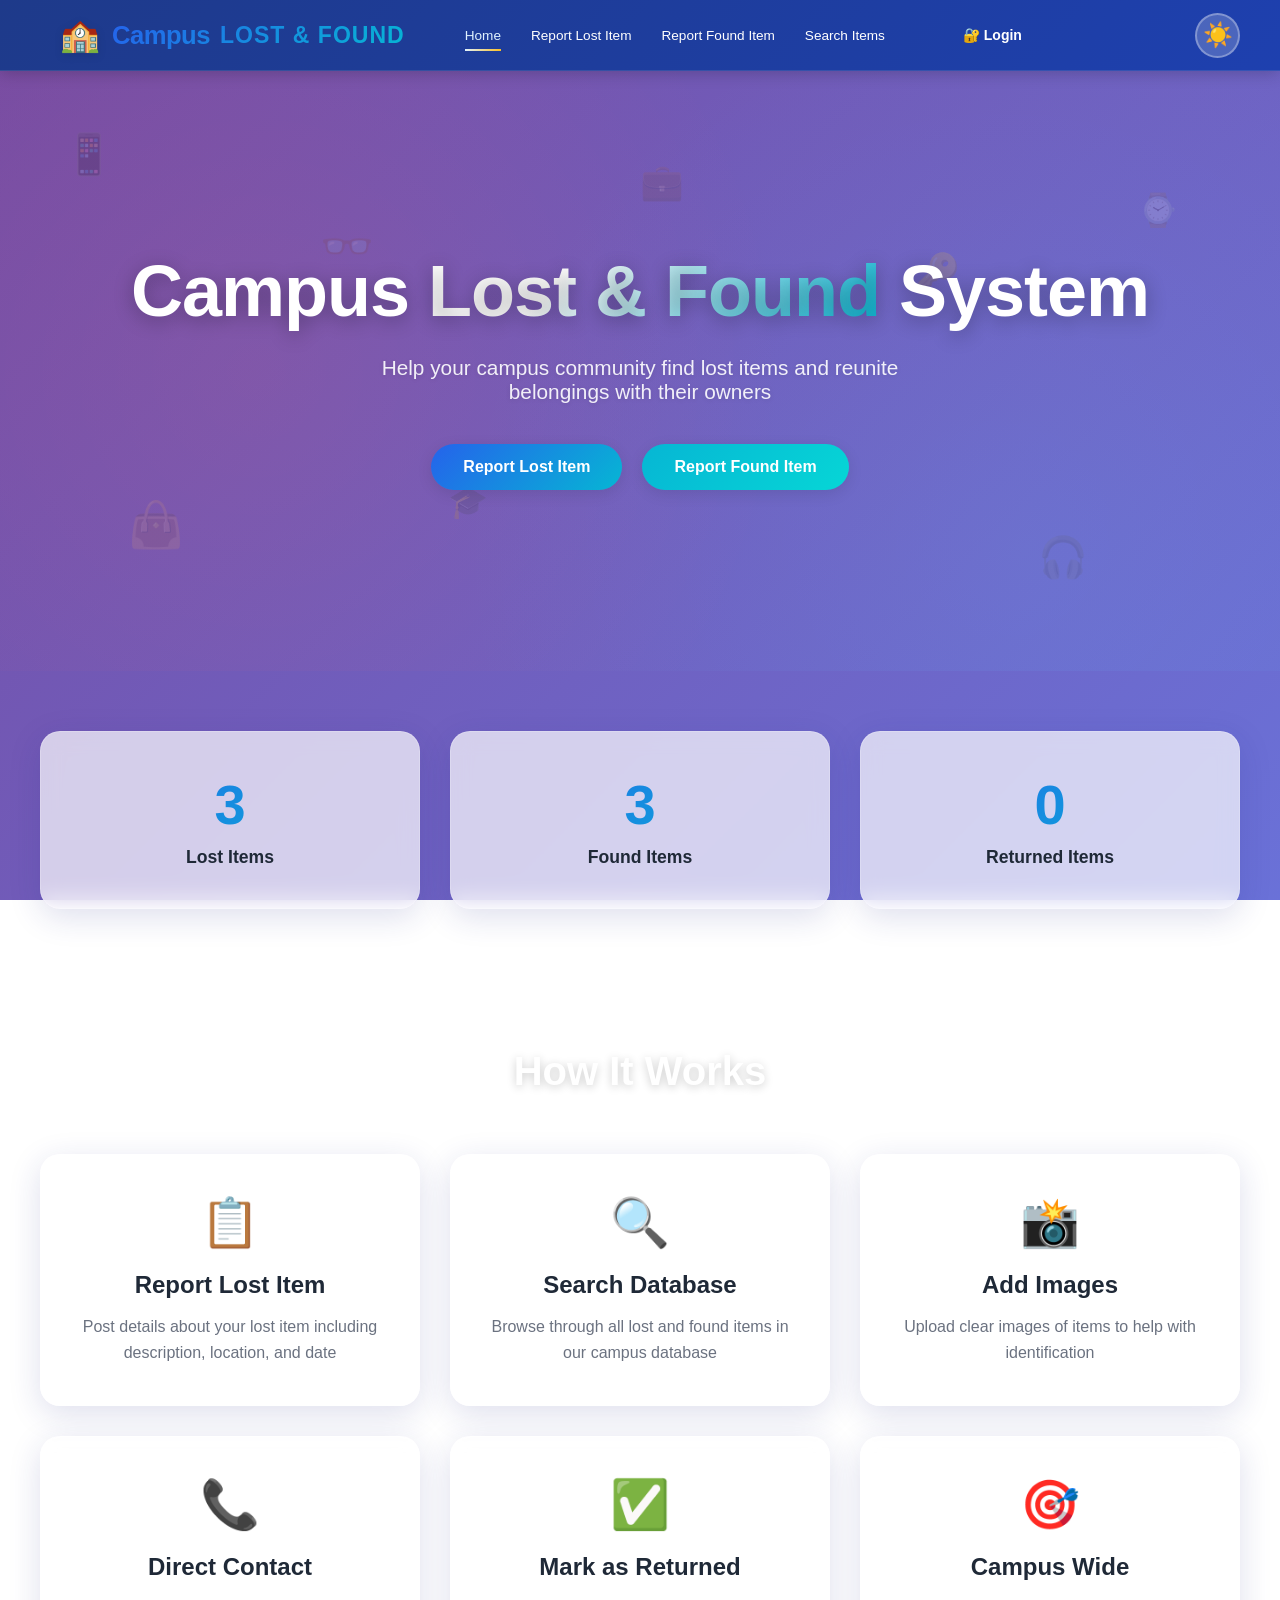
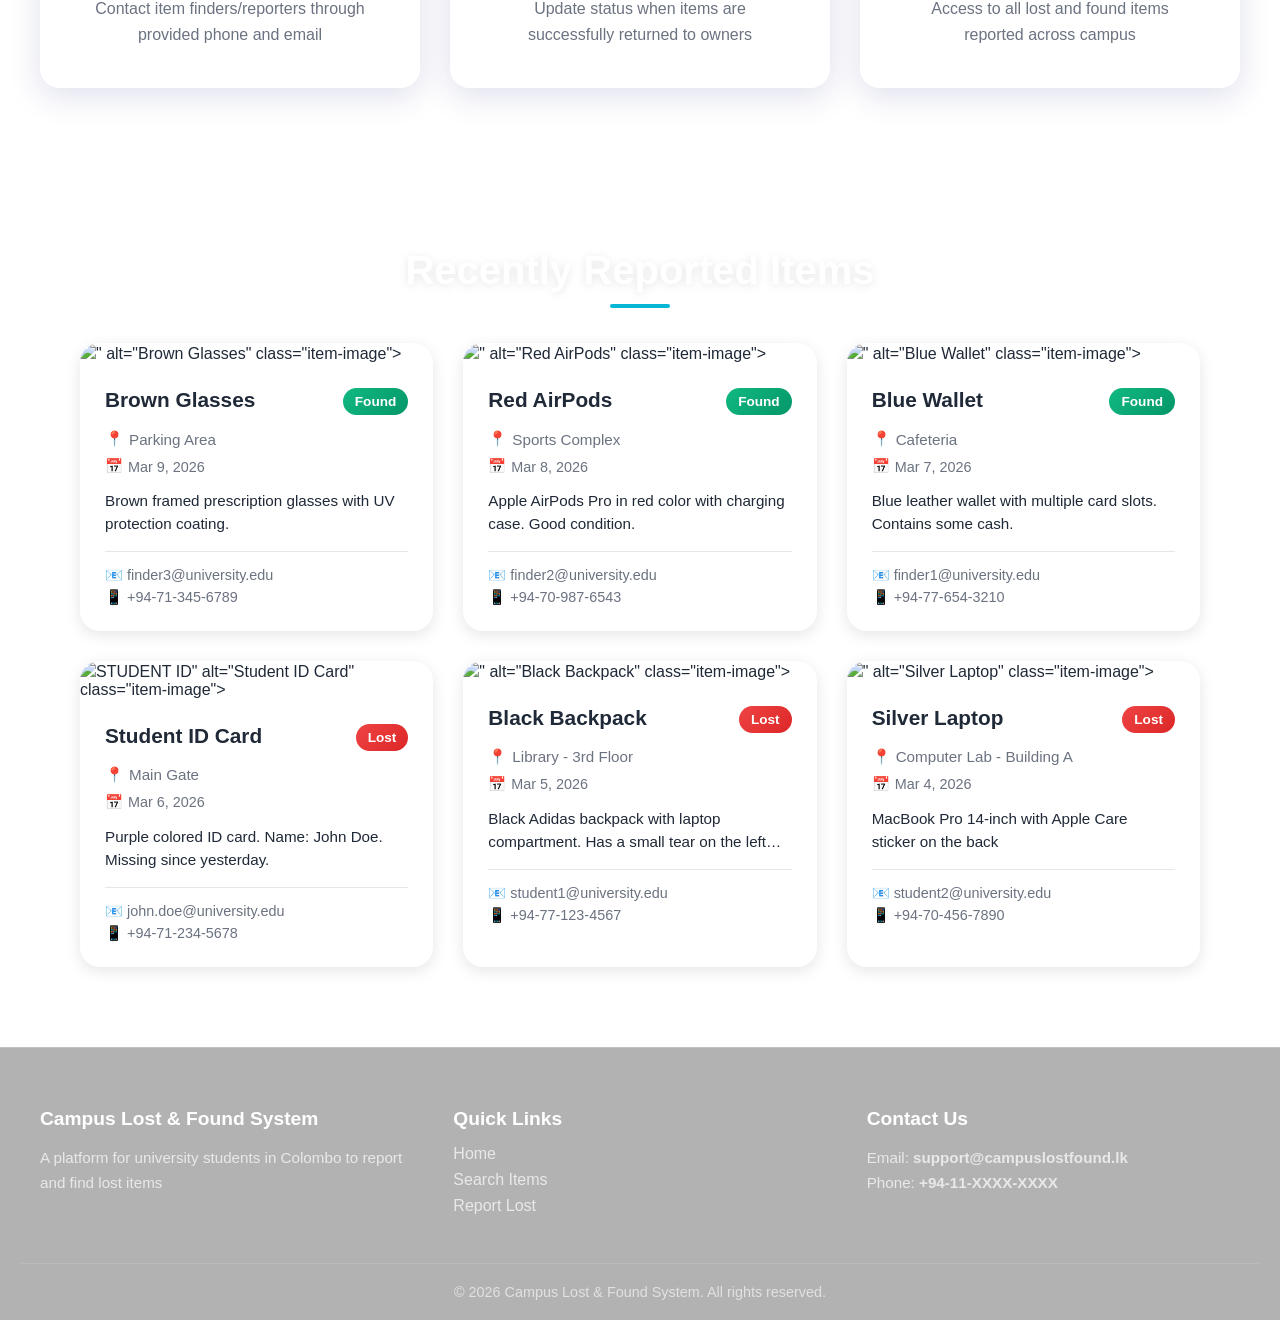
==== commit 4518144b: "Merge branch 'main' of https://github.com/MalindaThilakarathna/mini-project" ====
--- a/index.html
+++ b/index.html
@@ -30,7 +30,12 @@
                     <a href="search.html" class="nav-link">Search Items</a>
                 </li>
             </ul>
-            <div class="navbar-buttons"></div>
+            <div class="navbar-buttons">
+            </div>
+            <button class="dark-mode-toggle" id="darkModeToggle" title="Toggle Dark Mode">
+                <span class="sun-icon">☀️</span>
+                <span class="moon-icon">🌙</span>
+            </button>
         </div>
     </nav>
 
@@ -44,7 +49,16 @@
                 <a href="report-found.html" class="btn btn-secondary">Report Found Item</a>
             </div>
         </div>
-        <div class="hero-background"></div>
+        <div class="hero-background">
+            <div class="floating-item item-1">📱</div>
+            <div class="floating-item item-2">⌚</div>
+            <div class="floating-item item-3">👜</div>
+            <div class="floating-item item-4">💼</div>
+            <div class="floating-item item-5">🎧</div>
+            <div class="floating-item item-6">🔑</div>
+            <div class="floating-item item-7">🎓</div>
+            <div class="floating-item item-8">👓</div>
+        </div>
     </section>
 
     <!-- Stats Section -->
--- a/styles.css
+++ b/styles.css
@@ -26,6 +26,22 @@
     --shadow: 0 8px 32px rgba(31, 38, 135, 0.15);
 }
 
+/* Dark Mode Variables */
+body.dark-mode {
+    --primary-color: #3b82f6;
+    --primary-light: #60a5fa;
+    --primary-dark: #1e40af;
+    --secondary-color: #06b6d4;
+    --text-dark: #e5e7eb;
+    --text-light: #9ca3af;
+    --bg-light: #1f2937;
+    --bg-white: #111827;
+    --border-color: #374151;
+    --glass-bg: rgba(17, 24, 39, 0.7);
+    --glass-border: rgba(255, 255, 255, 0.1);
+    --shadow: 0 8px 32px rgba(0, 0, 0, 0.3);
+}
+
 html {
     font-size: 16px;
     scroll-behavior: smooth;
@@ -34,10 +50,43 @@
 body {
     font-family: -apple-system, BlinkMacSystemFont, 'Segoe UI', Roboto, Oxygen, Ubuntu, Cantarell, sans-serif;
     color: var(--text-dark);
-    background: linear-gradient(135deg, #667eea 0%, #764ba2 100%);
+    background: linear-gradient(-45deg, #667eea, #764ba2, #667eea, #764ba2);
+    background-size: 400% 400%;
     background-attachment: fixed;
     min-height: 100vh;
     overflow-x: hidden;
+    transition: background 0.3s ease, color 0.3s ease;
+    animation: gradientShift 15s ease infinite;
+}
+
+body.dark-mode {
+    background: linear-gradient(-45deg, #0f172a, #1a1a2e, #0f172a, #1a1a2e);
+    background-size: 400% 400%;
+    animation: gradientShiftDark 15s ease infinite;
+}
+
+@keyframes gradientShift {
+    0% {
+        background-position: 0% 50%;
+    }
+    50% {
+        background-position: 100% 50%;
+    }
+    100% {
+        background-position: 0% 50%;
+    }
+}
+
+@keyframes gradientShiftDark {
+    0% {
+        background-position: 0% 50%;
+    }
+    50% {
+        background-position: 100% 50%;
+    }
+    100% {
+        background-position: 0% 50%;
+    }
 }
 
 .container {
@@ -54,10 +103,10 @@
     position: sticky;
     top: 0;
     z-index: 1000;
-    background: rgba(255, 255, 255, 0.95);
+    background: linear-gradient(135deg, #1e3a8a 0%, #1e40af 100%);
     backdrop-filter: blur(10px);
-    border-bottom: 1px solid var(--glass-border);
-    box-shadow: 0 2px 15px rgba(0, 0, 0, 0.1);
+    border-bottom: 1px solid rgba(255, 255, 255, 0.1);
+    box-shadow: 0 2px 15px rgba(0, 0, 0, 0.2);
     animation: slideDown 0.5s ease;
 }
 
@@ -75,11 +124,51 @@
 .nav-container {
     max-width: 1200px;
     margin: 0 auto;
-    padding: 0 20px;
+    /* remove side padding so items can hit edges */
+    padding: 0;
     display: flex;
     justify-content: space-between;
     align-items: center;
     height: 70px;
+    flex-wrap: nowrap;
+    position: relative;
+}
+
+/* prevent inner elements inheriting any extra spacing */
+.nav-container > * {
+    padding: 0 20px;
+}
+
+/* push logo to extreme left */
+.nav-logo {
+    order: 1;
+    margin-left: 0;
+}
+
+/* ensure dark toggle flush right */
+.dark-mode-toggle {
+    order: 4;
+    margin-left: auto;
+    margin-right: 0;
+}
+
+/* ensure logo stays left and toggle pushes to right */
+.nav-logo {
+    order: 1;
+}
+
+.nav-menu {
+    order: 2;
+    margin-left: 20px;
+}
+
+.navbar-buttons {
+    order: 3;
+}
+
+.dark-mode-toggle {
+    order: 4;
+    margin-left: auto;
 }
 
 .nav-logo a {
@@ -115,6 +204,7 @@
     -webkit-text-fill-color: transparent;
     background-clip: text;
     letter-spacing: -0.5px;
+    white-space: nowrap;
 }
 
 .logo-text .highlight {
@@ -127,7 +217,7 @@
 .nav-menu {
     display: flex;
     list-style: none;
-    gap: 20px;
+    gap: 30px;
 }
 
 .nav-item {
@@ -135,7 +225,7 @@
 }
 
 .nav-link {
-    color: var(--text-dark);
+    color: #ffffff;
     text-decoration: none;
     font-weight: 500;
     font-size: 0.85rem;
@@ -151,7 +241,7 @@
     left: 0;
     width: 0;
     height: 2px;
-    background: linear-gradient(90deg, var(--primary-color), var(--secondary-color));
+    background: linear-gradient(90deg, #e0f2fe, #fbbf24);
     transition: width 0.3s ease;
 }
 
@@ -162,7 +252,7 @@
 
 .nav-link.active,
 .nav-link:hover {
-    color: var(--primary-color);
+    color: #e0f2fe;
 }
 
 .navbar-buttons {
@@ -170,6 +260,52 @@
     gap: 10px;
     align-items: center;
     margin-left: 20px;
+}
+
+.dark-mode-toggle {
+    background: rgba(255, 255, 255, 0.2);
+    border: 2px solid rgba(255, 255, 255, 0.3);
+    border-radius: 50%;
+    width: 45px;
+    height: 45px;
+    display: flex;
+    align-items: center;
+    justify-content: center;
+    cursor: pointer;
+    transition: all 0.3s ease;
+    font-size: 1.5rem;
+    position: relative;
+    margin-left: auto;
+}
+
+.dark-mode-toggle:hover {
+    background: rgba(255, 255, 255, 0.3);
+    transform: scale(1.1);
+}
+
+.dark-mode-toggle .sun-icon {
+    position: absolute;
+    opacity: 1;
+    transition: opacity 0.3s ease;
+}
+
+.dark-mode-toggle .moon-icon {
+    position: absolute;
+    opacity: 0;
+    transition: opacity 0.3s ease;
+}
+
+body.dark-mode .dark-mode-toggle .sun-icon {
+    opacity: 0;
+}
+
+body.dark-mode .dark-mode-toggle .moon-icon {
+    opacity: 1;
+}
+
+body.dark-mode .dark-mode-toggle {
+    background: rgba(255, 255, 255, 0.1);
+    border-color: rgba(255, 255, 255, 0.2);
 }
 
 .auth-button {
@@ -273,6 +409,201 @@
     }
     50% {
         transform: translateY(20px);
+    }
+}
+
+/* Floating Items Animations */
+.floating-item {
+    position: absolute;
+    font-size: 3rem;
+    opacity: 0.15;
+    pointer-events: none;
+    animation-duration: 10s;
+    animation-iteration-count: infinite;
+    animation-timing-function: ease-in-out;
+}
+
+.item-1 {
+    top: 10%;
+    left: 5%;
+    font-size: 2.5rem;
+    animation-name: float-1;
+    animation-duration: 12s;
+}
+
+.item-2 {
+    top: 20%;
+    right: 8%;
+    font-size: 2rem;
+    animation-name: float-2;
+    animation-duration: 14s;
+}
+
+.item-3 {
+    bottom: 20%;
+    left: 10%;
+    font-size: 2.8rem;
+    animation-name: float-3;
+    animation-duration: 13s;
+}
+
+.item-4 {
+    top: 15%;
+    left: 50%;
+    font-size: 2.2rem;
+    animation-name: float-4;
+    animation-duration: 15s;
+}
+
+.item-5 {
+    bottom: 15%;
+    right: 15%;
+    font-size: 2.5rem;
+    animation-name: float-5;
+    animation-duration: 11s;
+}
+
+.item-6 {
+    top: 30%;
+    right: 25%;
+    font-size: 2.3rem;
+    animation-name: float-6;
+    animation-duration: 12s;
+}
+
+.item-7 {
+    bottom: 25%;
+    left: 35%;
+    font-size: 2rem;
+    animation-name: float-7;
+    animation-duration: 13s;
+}
+
+.item-8 {
+    top: 25%;
+    left: 25%;
+    font-size: 2.7rem;
+    animation-name: float-8;
+    animation-duration: 14s;
+}
+
+@keyframes float-1 {
+    0%, 100% {
+        transform: translateY(0px) translateX(0px) rotate(0deg);
+    }
+    25% {
+        transform: translateY(-30px) translateX(20px) rotate(5deg);
+    }
+    50% {
+        transform: translateY(30px) translateX(-20px) rotate(-5deg);
+    }
+    75% {
+        transform: translateY(-20px) translateX(10px) rotate(3deg);
+    }
+}
+
+@keyframes float-2 {
+    0%, 100% {
+        transform: translateY(0px) translateX(0px) rotate(0deg);
+    }
+    25% {
+        transform: translateY(25px) translateX(-25px) rotate(-8deg);
+    }
+    50% {
+        transform: translateY(-35px) translateX(15px) rotate(8deg);
+    }
+    75% {
+        transform: translateY(20px) translateX(-10px) rotate(-3deg);
+    }
+}
+
+@keyframes float-3 {
+    0%, 100% {
+        transform: translateY(0px) translateX(0px) rotate(0deg);
+    }
+    25% {
+        transform: translateY(-20px) translateX(-30px) rotate(10deg);
+    }
+    50% {
+        transform: translateY(40px) translateX(20px) rotate(-10deg);
+    }
+    75% {
+        transform: translateY(-15px) translateX(15px) rotate(5deg);
+    }
+}
+
+@keyframes float-4 {
+    0%, 100% {
+        transform: translateY(0px) translateX(0px) rotate(0deg);
+    }
+    25% {
+        transform: translateY(35px) translateX(25px) rotate(-6deg);
+    }
+    50% {
+        transform: translateY(-25px) translateX(-20px) rotate(6deg);
+    }
+    75% {
+        transform: translateY(10px) translateX(15px) rotate(-4deg);
+    }
+}
+
+@keyframes float-5 {
+    0%, 100% {
+        transform: translateY(0px) translateX(0px) rotate(0deg);
+    }
+    25% {
+        transform: translateY(-35px) translateX(-15px) rotate(7deg);
+    }
+    50% {
+        transform: translateY(20px) translateX(25px) rotate(-7deg);
+    }
+    75% {
+        transform: translateY(-10px) translateX(-20px) rotate(4deg);
+    }
+}
+
+@keyframes float-6 {
+    0%, 100% {
+        transform: translateY(0px) translateX(0px) rotate(0deg);
+    }
+    25% {
+        transform: translateY(30px) translateX(20px) rotate(-5deg);
+    }
+    50% {
+        transform: translateY(-30px) translateX(-25px) rotate(5deg);
+    }
+    75% {
+        transform: translateY(15px) translateX(10px) rotate(-2deg);
+    }
+}
+
+@keyframes float-7 {
+    0%, 100% {
+        transform: translateY(0px) translateX(0px) rotate(0deg);
+    }
+    25% {
+        transform: translateY(-25px) translateX(-20px) rotate(9deg);
+    }
+    50% {
+        transform: translateY(35px) translateX(15px) rotate(-9deg);
+    }
+    75% {
+        transform: translateY(-5px) translateX(-10px) rotate(3deg);
+    }
+}
+
+@keyframes float-8 {
+    0%, 100% {
+        transform: translateY(0px) translateX(0px) rotate(0deg);
+    }
+    25% {
+        transform: translateY(20px) translateX(-30px) rotate(-4deg);
+    }
+    50% {
+        transform: translateY(-40px) translateX(25px) rotate(4deg);
+    }
+    75% {
+        transform: translateY(25px) translateX(-15px) rotate(-6deg);
     }
 }
 
@@ -1118,6 +1449,7 @@
 @media (max-width: 768px) {
     .nav-menu {
         gap: 15px;
+        flex-wrap: nowrap;
     }
 
     .nav-link {
@@ -1185,11 +1517,12 @@
 
     .nav-logo h1 {
         font-size: 1.3rem;
+        white-space: nowrap;
     }
 
     .nav-menu {
         gap: 10px;
-        font-size: 0.75rem;
+        font-size: 0.85rem;
     }
 
     .form-buttons {
@@ -1399,3 +1732,241 @@
         padding: 10px;
     }
 }
+
+/* ========================
+   DARK MODE SUPPORT FOR FORM ELEMENTS
+   ======================== */
+
+body.dark-mode .form-group input,
+body.dark-mode .form-group textarea,
+body.dark-mode .search-input,
+body.dark-mode .filter-input,
+body.dark-mode .filter-select {
+    background: var(--bg-white);
+    color: var(--text-dark);
+    border-color: var(--border-color);
+}
+
+body.dark-mode .form-group input:focus,
+body.dark-mode .form-group textarea:focus,
+body.dark-mode .search-input:focus,
+body.dark-mode .filter-input:focus,
+body.dark-mode .filter-select:focus {
+    background: var(--bg-white);
+    color: var(--text-dark);
+    border-color: var(--primary-light);
+    box-shadow: 0 0 0 3px rgba(96, 165, 250, 0.2);
+}
+
+/* ========================
+   DARK MODE SUPPORT FOR ITEM CARDS
+   ======================== */
+
+body.dark-mode .item-card {
+    background: var(--bg-white);
+    color: var(--text-dark);
+}
+
+/* ========================
+   DARK MODE SUPPORT FOR SEARCH TIPS
+   ======================== */
+
+body.dark-mode .search-tips {
+    background: rgba(96, 165, 250, 0.15);
+    border-left-color: var(--primary-light);
+    color: var(--text-dark);
+}
+
+/* ========================
+   DARK MODE SUPPORT FOR IMAGE QUALITY INFO
+   ======================== */
+
+body.dark-mode .image-quality {
+    background: rgba(96, 165, 250, 0.15) !important;
+    color: var(--text-dark) !important;
+    border-left: 3px solid var(--primary-light);
+}
+
+/* ========================
+   DARK MODE SUPPORT FOR MODAL
+   ======================== */
+
+body.dark-mode .modal-content {
+    background: var(--bg-white);
+    color: var(--text-dark);
+}
+
+body.dark-mode .modal-close {
+    color: var(--text-dark);
+}
+
+/* ========================
+   DARK MODE SUPPORT FOR ADMIN PAGE
+   ======================== */
+
+body.dark-mode .admin-header {
+    background: linear-gradient(135deg, var(--primary-dark), #1e40af);
+    color: white;
+}
+
+body.dark-mode .admin-tabs {
+    border-bottom-color: var(--border-color);
+    background: transparent;
+}
+
+body.dark-mode .admin-tab-btn {
+    background: var(--bg-white);
+    color: var(--text-light);
+    border-color: transparent;
+}
+
+body.dark-mode .admin-tab-btn.active {
+    background: var(--bg-light);
+    color: var(--primary-light);
+    border-bottom-color: var(--primary-light);
+}
+
+body.dark-mode .admin-tab-btn:hover:not(.active) {
+    background: var(--bg-light);
+    color: var(--text-dark);
+}
+
+body.dark-mode .admin-content {
+    background: var(--bg-white);
+    color: var(--text-dark);
+}
+
+body.dark-mode .items-table thead {
+    background: var(--bg-light);
+}
+
+body.dark-mode .items-table th {
+    color: var(--text-dark);
+    border-bottom-color: var(--border-color);
+}
+
+body.dark-mode .items-table td {
+    border-bottom-color: var(--border-color);
+    color: var(--text-dark);
+}
+
+body.dark-mode .items-table tr:hover {
+    background: var(--bg-light);
+}
+
+/* ========================
+   DARK MODE SUPPORT FOR LOGIN PAGE
+   ======================== */
+
+body.dark-mode .login-container {
+    background: var(--bg-white);
+    backdrop-filter: blur(10px);
+    border: 1px solid var(--border-color);
+}
+
+body.dark-mode .login-header p {
+    color: var(--text-light);
+}
+
+body.dark-mode .form-group label {
+    color: var(--text-dark);
+}
+
+/* ========================
+   DARK MODE SUPPORT FOR ADDITIONAL ELEMENTS
+   ======================== */
+
+body.dark-mode .file-label {
+    background: rgba(96, 165, 250, 0.1);
+    border-color: var(--primary-light);
+}
+
+body.dark-mode .file-label:hover {
+    background: rgba(96, 165, 250, 0.15);
+}
+
+body.dark-mode .file-label span:last-child {
+    color: var(--text-dark);
+}
+
+body.dark-mode .results-info {
+    color: var(--text-dark);
+}
+
+body.dark-mode .no-results {
+    background: rgba(255, 255, 255, 0.05);
+    border-color: var(--border-color);
+}
+
+body.dark-mode .no-results p {
+    color: var(--text-dark);
+}
+
+body.dark-mode .container {
+    color: var(--text-dark);
+}
+
+/* Select option styling for dark mode */
+body.dark-mode select option {
+    background: var(--bg-white);
+    color: var(--text-dark);
+}
+
+/* ========================
+   DARK MODE SUPPORT FOR PAGE HEADERS
+   ======================== */
+
+body.dark-mode .page-header {
+    background: rgba(255, 255, 255, 0.08);
+    border-bottom-color: var(--border-color);
+}
+
+body.dark-mode .page-header h1 {
+    color: #e0f2fe;
+    text-shadow: 0 2px 10px rgba(0, 0, 0, 0.5);
+}
+
+body.dark-mode .page-header p {
+    color: rgba(255, 255, 255, 0.9);
+}
+
+/* ========================
+   DARK MODE SUPPORT FOR HERO SECTION
+   ======================== */
+
+body.dark-mode .hero-title {
+    color: #e0f2fe;
+    text-shadow: 0 2px 10px rgba(0, 0, 0, 0.5);
+}
+
+body.dark-mode .hero-subtitle {
+    color: rgba(255, 255, 255, 0.85);
+}
+
+/* ========================
+   DARK MODE SUPPORT FOR FEATURES SECTION
+   ======================== */
+
+body.dark-mode .features-container > h2 {
+    color: #e0f2fe;
+}
+
+body.dark-mode .feature-card {
+    background: rgba(255, 255, 255, 0.08);
+}
+
+body.dark-mode .feature-card h3 {
+    color: #e0f2fe;
+}
+
+body.dark-mode .feature-card p {
+    color: rgba(255, 255, 255, 0.8);
+}
+
+body.dark-mode .feature-card:hover {
+    background: rgba(255, 255, 255, 0.1);
+}
+
+body.dark-mode .feature-card:hover h3 {
+    color: var(--primary-light);
+}
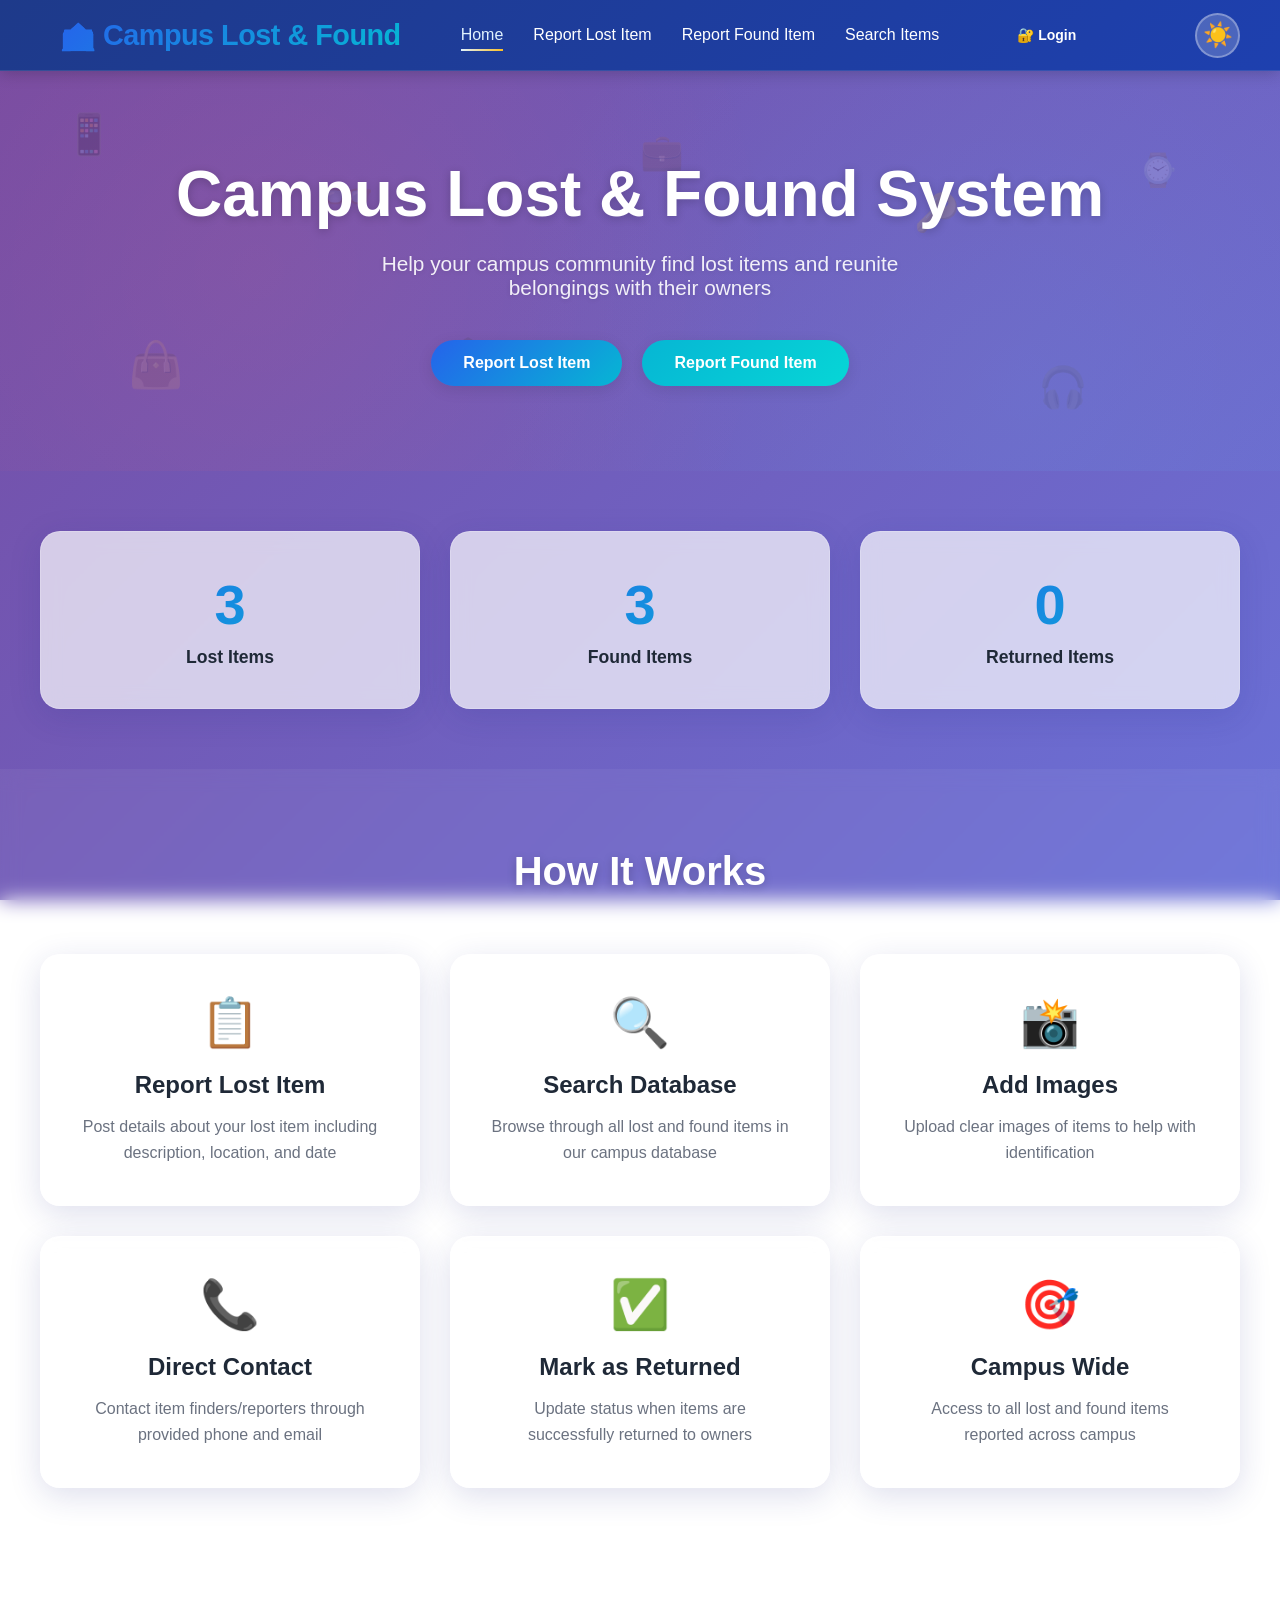
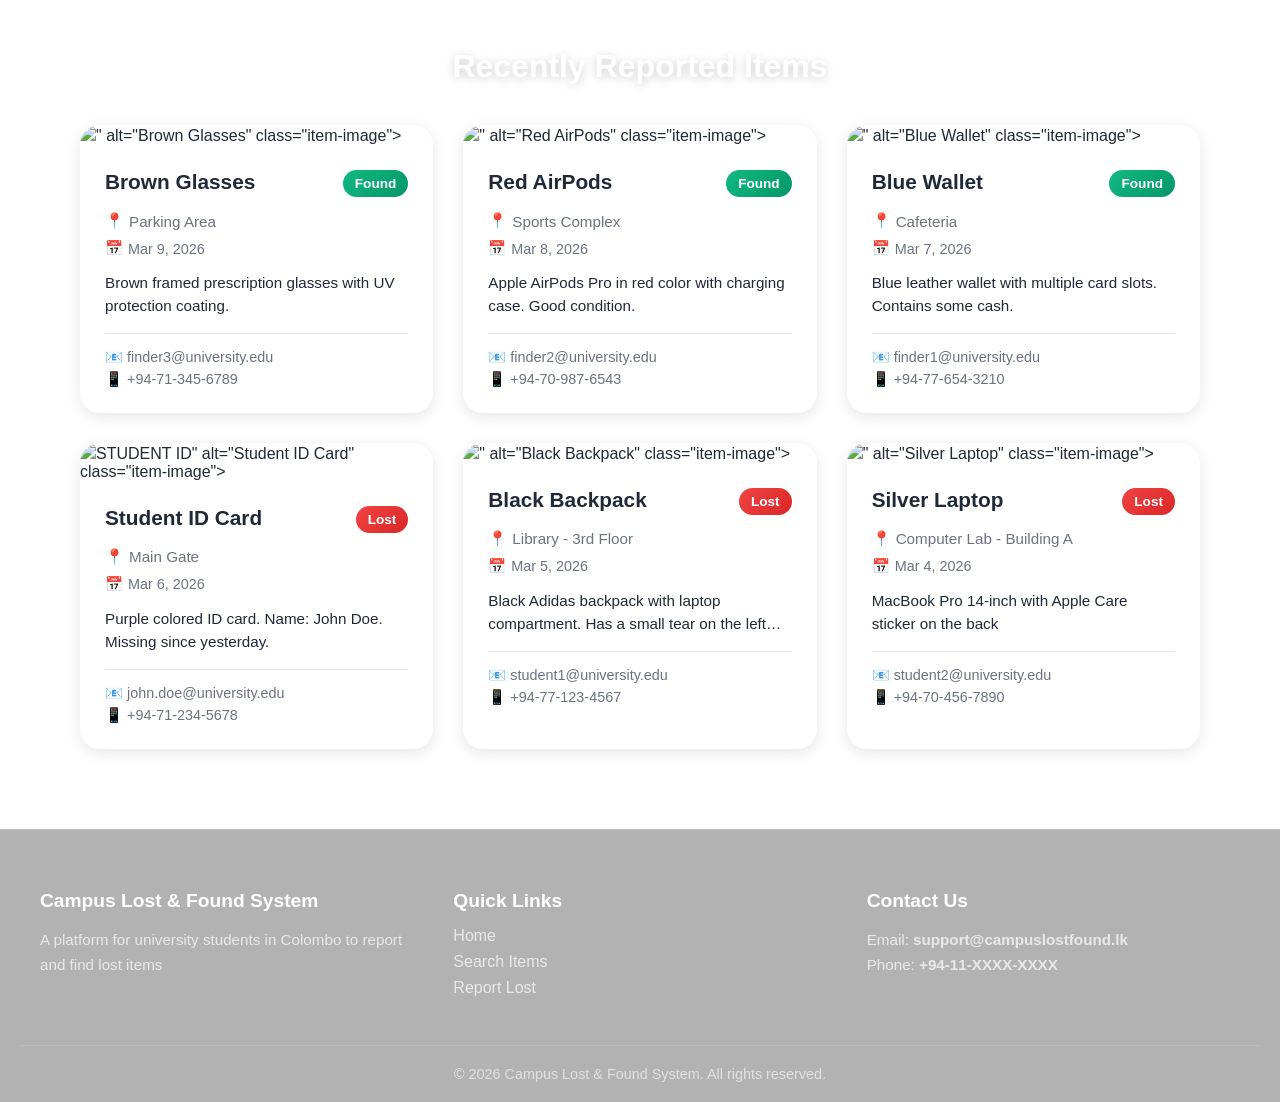
==== commit 40f3ede0: "update all codes" ====
--- a/index.html
+++ b/index.html
@@ -11,10 +11,7 @@
     <nav class="navbar">
         <div class="nav-container">
             <div class="nav-logo">
-                <a href="index.html">
-                    <span class="logo-emoji">🏫</span>
-                    <h1 class="logo-text">Campus <span class="highlight">Lost & Found</span></h1>
-                </a>
+                <h1>🏫 Campus Lost & Found</h1>
             </div>
             <ul class="nav-menu">
                 <li class="nav-item">
@@ -42,7 +39,7 @@
     <!-- Hero Section -->
     <section class="hero">
         <div class="hero-content">
-            <h1 class="hero-title">Campus <span class="text-gradient">Lost & Found</span> System</h1>
+            <h1 class="hero-title">Campus Lost & Found System</h1>
             <p class="hero-subtitle">Help your campus community find lost items and reunite belongings with their owners</p>
             <div class="hero-buttons">
                 <a href="report-lost.html" class="btn btn-primary">Report Lost Item</a>
--- a/styles.css
+++ b/styles.css
@@ -171,53 +171,23 @@
     margin-left: auto;
 }
 
-.nav-logo a {
-    text-decoration: none;
-    display: flex;
-    align-items: center;
-    gap: 12px;
-}
-
 .nav-logo h1 {
-    font-size: 1.6rem;
-    font-weight: 800;
-    margin: 0;
-    display: flex;
-    align-items: center;
-    gap: 10px;
-    color: var(--text-dark);
-}
-
-.logo-emoji {
-    font-size: 2rem;
-    filter: drop-shadow(0 2px 4px rgba(0, 0, 0, 0.1));
-    transition: transform 0.3s ease;
-}
-
-.nav-logo a:hover .logo-emoji {
-    transform: scale(1.1) rotate(-10deg);
-}
-
-.logo-text {
+    font-size: 1.8rem;
     background: linear-gradient(135deg, var(--primary-color), var(--secondary-color));
     -webkit-background-clip: text;
     -webkit-text-fill-color: transparent;
     background-clip: text;
+    font-weight: 700;
     letter-spacing: -0.5px;
     white-space: nowrap;
-}
-
-.logo-text .highlight {
-    font-weight: 900;
-    text-transform: uppercase;
-    font-size: 0.9em;
-    letter-spacing: 1px;
 }
 
 .nav-menu {
     display: flex;
     list-style: none;
     gap: 30px;
+    flex-wrap: nowrap;
+    white-space: nowrap;
 }
 
 .nav-item {
@@ -228,7 +198,7 @@
     color: #ffffff;
     text-decoration: none;
     font-weight: 500;
-    font-size: 0.85rem;
+    font-size: 1rem;
     padding: 8px 0;
     transition: all 0.3s ease;
     position: relative;
@@ -625,21 +595,12 @@
 }
 
 .hero-title {
-    font-size: clamp(2.5rem, 6vw, 4.5rem);
-    font-weight: 900;
+    font-size: clamp(2rem, 5vw, 4rem);
+    font-weight: 800;
     color: var(--bg-white);
-    margin-bottom: 24px;
-    text-shadow: 0 4px 20px rgba(0, 0, 0, 0.3);
-    line-height: 1.1;
-    letter-spacing: -1px;
-}
-
-.text-gradient {
-    background: linear-gradient(135deg, #fff 30%, var(--secondary-color) 100%);
-    -webkit-background-clip: text;
-    -webkit-text-fill-color: transparent;
-    background-clip: text;
-    display: inline-block;
+    margin-bottom: 20px;
+    text-shadow: 0 2px 10px rgba(0, 0, 0, 0.2);
+    line-height: 1.2;
 }
 
 .hero-subtitle {
@@ -869,18 +830,15 @@
 }
 
 .page-header h1 {
-    font-size: clamp(2.2rem, 5vw, 3rem);
-    font-weight: 900;
+    font-size: 2.5rem;
     color: var(--bg-white);
-    margin-bottom: 12px;
-    text-shadow: 0 4px 15px rgba(0, 0, 0, 0.2);
-    letter-spacing: -0.5px;
+    margin-bottom: 10px;
+    text-shadow: 0 2px 10px rgba(0, 0, 0, 0.2);
 }
 
 .page-header p {
     font-size: 1.1rem;
-    color: rgba(255, 255, 255, 0.9);
-    font-weight: 500;
+    color: rgba(255, 255, 255, 0.8);
 }
 
 /* ========================
@@ -1365,24 +1323,10 @@
 
 .recent-items > .container > h2 {
     text-align: center;
-    font-size: clamp(1.8rem, 4vw, 2.5rem);
-    font-weight: 800;
+    font-size: 2rem;
     color: var(--bg-white);
-    margin-bottom: 50px;
-    text-shadow: 0 2px 10px rgba(0, 0, 0, 0.1);
-    position: relative;
-}
-
-.recent-items > .container > h2::after {
-    content: '';
-    position: absolute;
-    bottom: -15px;
-    left: 50%;
-    transform: translateX(-50%);
-    width: 60px;
-    height: 4px;
-    background: var(--secondary-color);
-    border-radius: 2px;
+    margin-bottom: 40px;
+    text-shadow: 0 2px 10px rgba(0, 0, 0, 0.2);
 }
 
 /* ========================
@@ -1453,7 +1397,7 @@
     }
 
     .nav-link {
-        font-size: 0.8rem;
+        font-size: 0.9rem;
     }
 
     .hero-title {
@@ -1523,6 +1467,7 @@
     .nav-menu {
         gap: 10px;
         font-size: 0.85rem;
+        flex-wrap: nowrap;
     }
 
     .form-buttons {
@@ -1541,6 +1486,7 @@
         padding: 10px 12px;
         font-size: 0.85rem;
         flex: 1;
+    }
     }
 
     .hero {
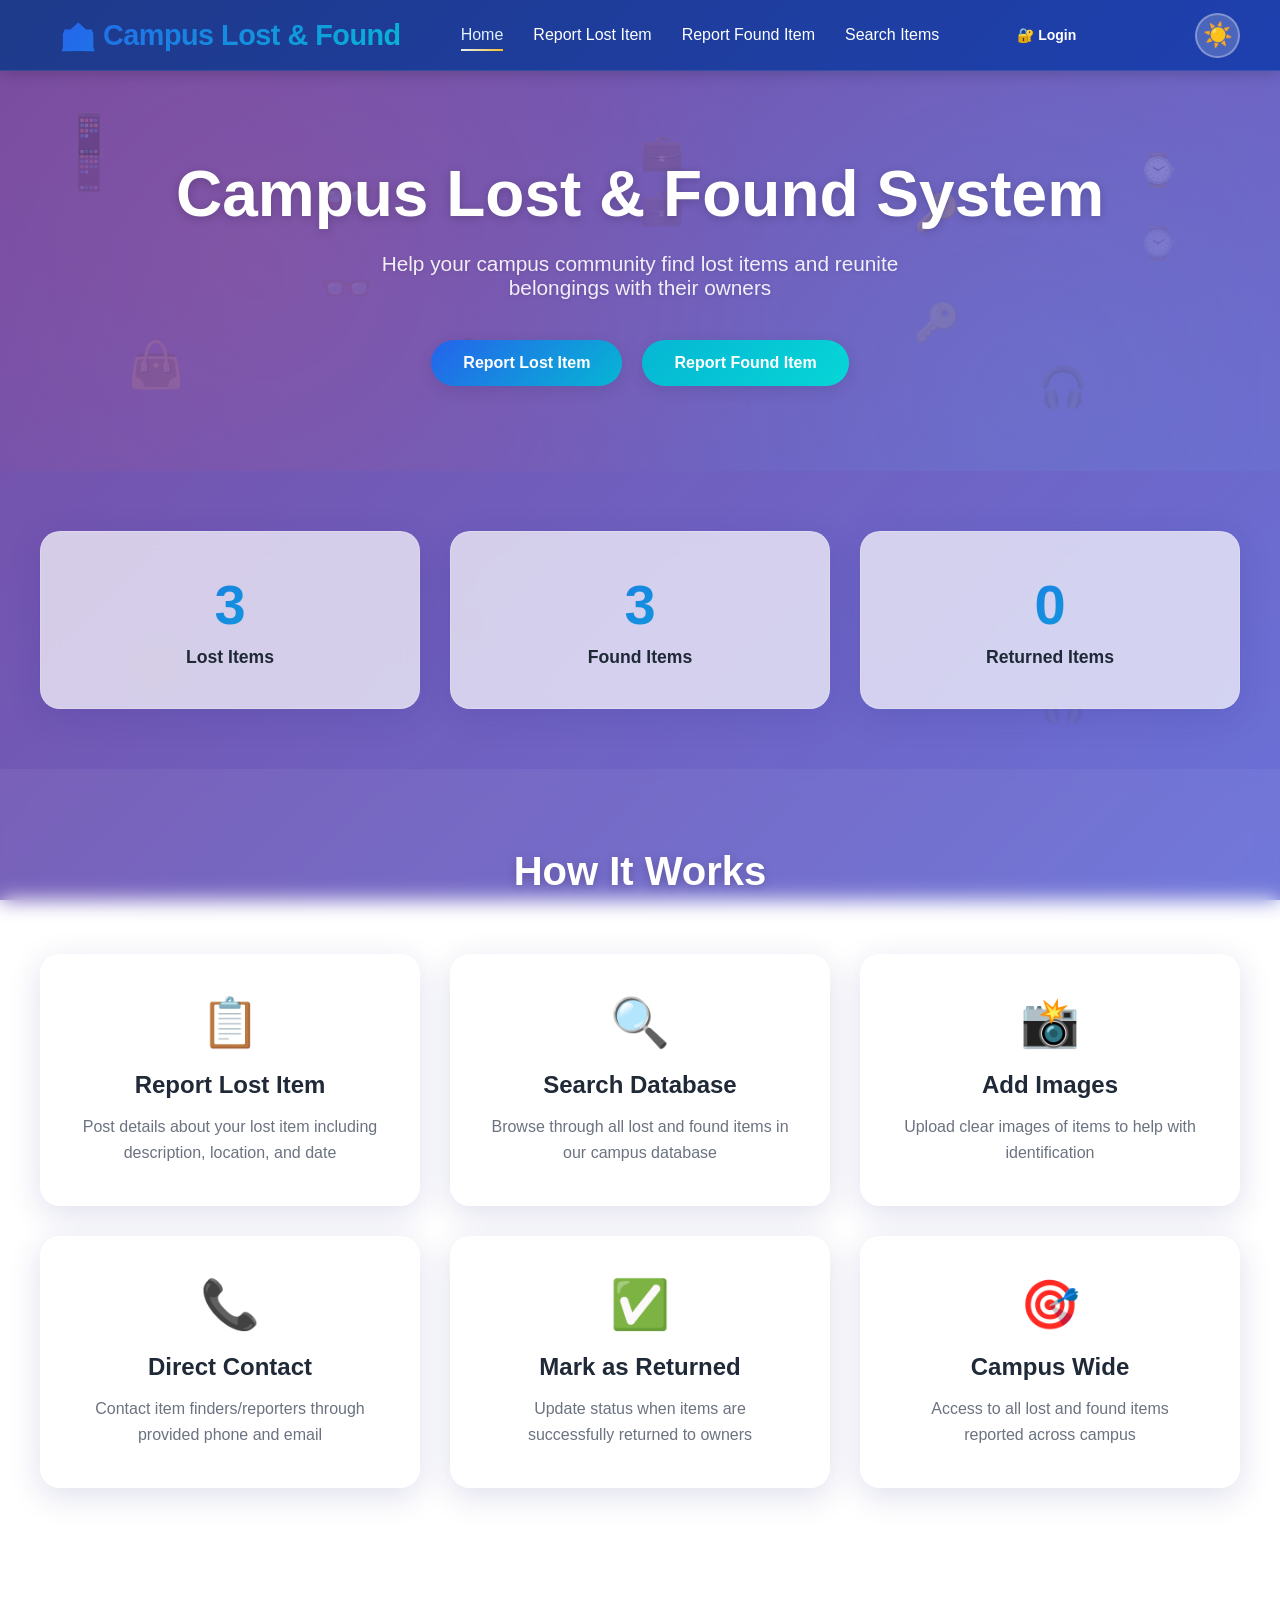
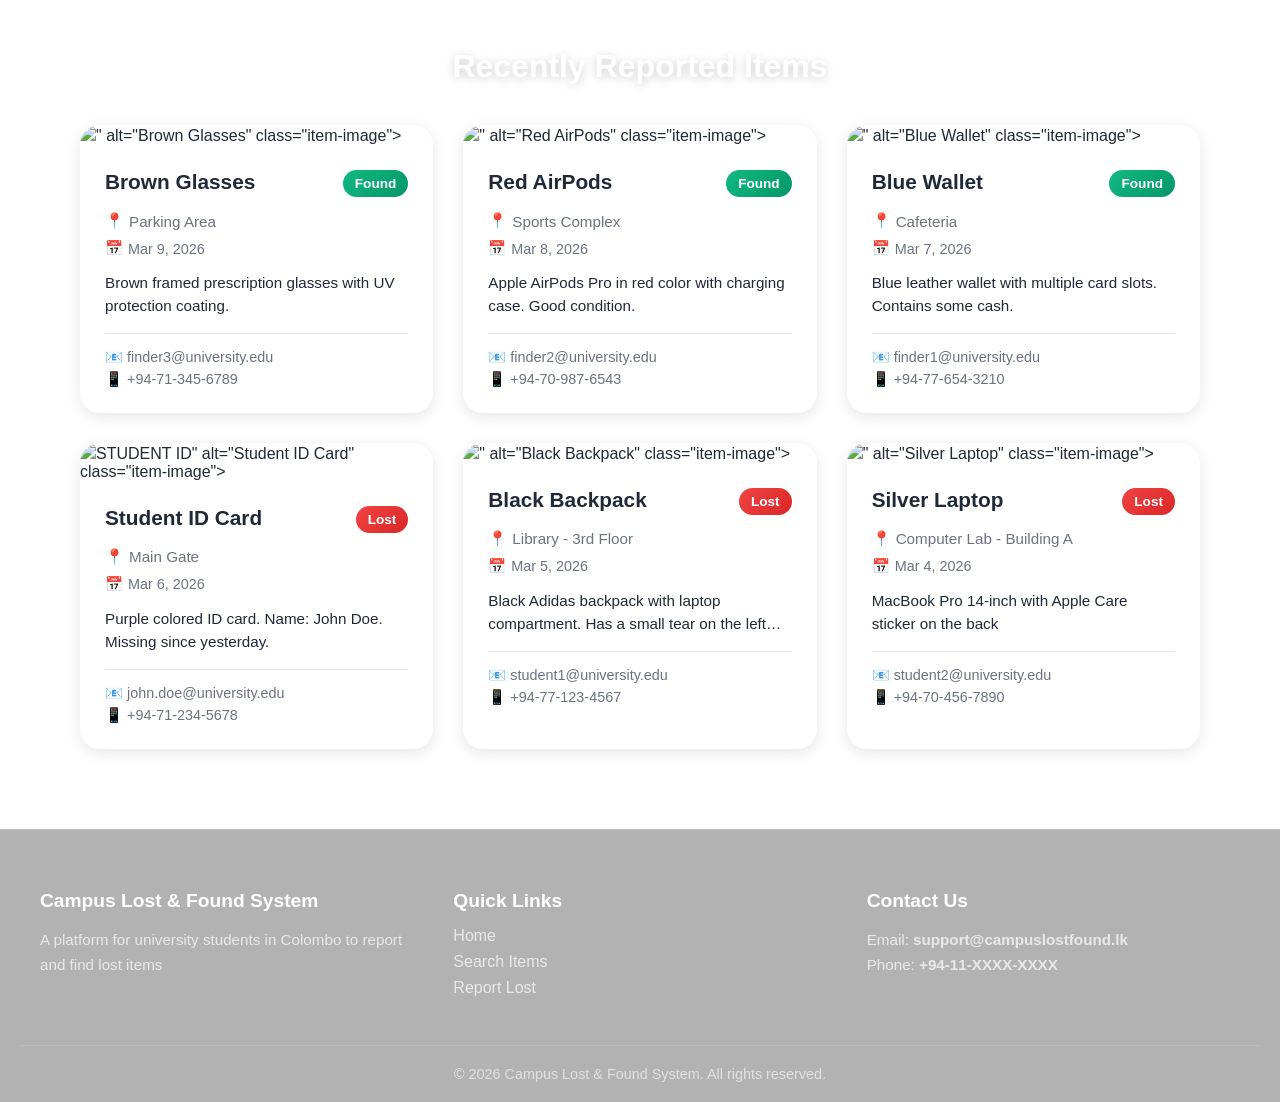
==== commit 1a96cd28: "update all codes" ====
--- a/index.html
+++ b/index.html
@@ -7,6 +7,18 @@
     <link rel="stylesheet" href="styles.css">
 </head>
 <body>
+    <!-- Full Page Floating Background -->
+    <div class="page-floating-background">
+        <div class="floating-item item-1">📱</div>
+        <div class="floating-item item-2">⌚</div>
+        <div class="floating-item item-3">👜</div>
+        <div class="floating-item item-4">💼</div>
+        <div class="floating-item item-5">🎧</div>
+        <div class="floating-item item-6">🔑</div>
+        <div class="floating-item item-7">🎓</div>
+        <div class="floating-item item-8">👓</div>
+    </div>
+
     <!-- Navigation Bar -->
     <nav class="navbar">
         <div class="nav-container">
--- a/styles.css
+++ b/styles.css
@@ -57,6 +57,93 @@
     overflow-x: hidden;
     transition: background 0.3s ease, color 0.3s ease;
     animation: gradientShift 15s ease infinite;
+    position: relative;
+}
+
+/* Full Page Floating Background */
+.page-floating-background {
+    position: fixed;
+    top: 70px;
+    left: 0;
+    right: 0;
+    bottom: 60px;
+    pointer-events: none;
+    z-index: 0;
+    overflow: hidden;
+}
+
+.page-floating-background .floating-item {
+    position: absolute;
+    font-size: 3rem;
+    opacity: 0.1;
+    pointer-events: none;
+    animation-duration: 10s;
+    animation-iteration-count: infinite;
+    animation-timing-function: ease-in-out;
+}
+
+.page-floating-background .item-1 {
+    top: 10%;
+    left: 5%;
+    font-size: 2.5rem;
+    animation-name: float-1;
+    animation-duration: 12s;
+}
+
+.page-floating-background .item-2 {
+    top: 20%;
+    right: 8%;
+    font-size: 2rem;
+    animation-name: float-2;
+    animation-duration: 14s;
+}
+
+.page-floating-background .item-3 {
+    bottom: 20%;
+    left: 10%;
+    font-size: 2.8rem;
+    animation-name: float-3;
+    animation-duration: 13s;
+}
+
+.page-floating-background .item-4 {
+    top: 15%;
+    left: 50%;
+    font-size: 2.2rem;
+    animation-name: float-4;
+    animation-duration: 15s;
+}
+
+.page-floating-background .item-5 {
+    bottom: 15%;
+    right: 15%;
+    font-size: 2.5rem;
+    animation-name: float-5;
+    animation-duration: 11s;
+}
+
+.page-floating-background .item-6 {
+    top: 30%;
+    right: 25%;
+    font-size: 2.3rem;
+    animation-name: float-6;
+    animation-duration: 12s;
+}
+
+.page-floating-background .item-7 {
+    bottom: 25%;
+    left: 35%;
+    font-size: 2rem;
+    animation-name: float-7;
+    animation-duration: 13s;
+}
+
+.page-floating-background .item-8 {
+    top: 25%;
+    left: 25%;
+    font-size: 2.7rem;
+    animation-name: float-8;
+    animation-duration: 14s;
 }
 
 body.dark-mode {
@@ -93,6 +180,8 @@
     max-width: 1200px;
     margin: 0 auto;
     padding: 0 20px;
+    position: relative;
+    z-index: 1;
 }
 
 /* ========================
@@ -359,6 +448,7 @@
     justify-content: center;
     overflow: hidden;
     padding: 60px 20px;
+    z-index: 1;
 }
 
 .hero-background {
@@ -692,6 +782,8 @@
 .stats-section {
     padding: 60px 20px;
     background: transparent;
+    position: relative;
+    z-index: 1;
 }
 
 .stats-container {
@@ -739,6 +831,8 @@
     padding: 80px 20px;
     background: rgba(255, 255, 255, 0.05);
     backdrop-filter: blur(10px);
+    position: relative;
+    z-index: 1;
 }
 
 .features-container {
@@ -815,6 +909,8 @@
     background: rgba(255, 255, 255, 0.05);
     backdrop-filter: blur(10px);
     border-bottom: 1px solid var(--glass-border);
+    position: relative;
+    overflow: hidden;
     animation: fadeInDown 0.6s ease;
 }
 
@@ -834,11 +930,15 @@
     color: var(--bg-white);
     margin-bottom: 10px;
     text-shadow: 0 2px 10px rgba(0, 0, 0, 0.2);
+    position: relative;
+    z-index: 1;
 }
 
 .page-header p {
     font-size: 1.1rem;
     color: rgba(255, 255, 255, 0.8);
+    position: relative;
+    z-index: 1;
 }
 
 /* ========================
@@ -847,6 +947,8 @@
 
 .form-section {
     padding: 60px 20px;
+    position: relative;
+    z-index: 1;
 }
 
 .form-container {
@@ -1006,6 +1108,8 @@
 
 .search-section {
     padding: 60px 20px;
+    position: relative;
+    z-index: 1;
 }
 
 .search-container {
@@ -1315,6 +1419,8 @@
     padding: 80px 20px;
     background: rgba(255, 255, 255, 0.05);
     backdrop-filter: blur(10px);
+    position: relative;
+    z-index: 1;
 }
 
 .recent-items .container {
@@ -1339,6 +1445,8 @@
     color: rgba(255, 255, 255, 0.9);
     padding: 60px 20px 20px;
     border-top: 1px solid var(--glass-border);
+    position: relative;
+    z-index: 10;
 }
 
 .footer-content {
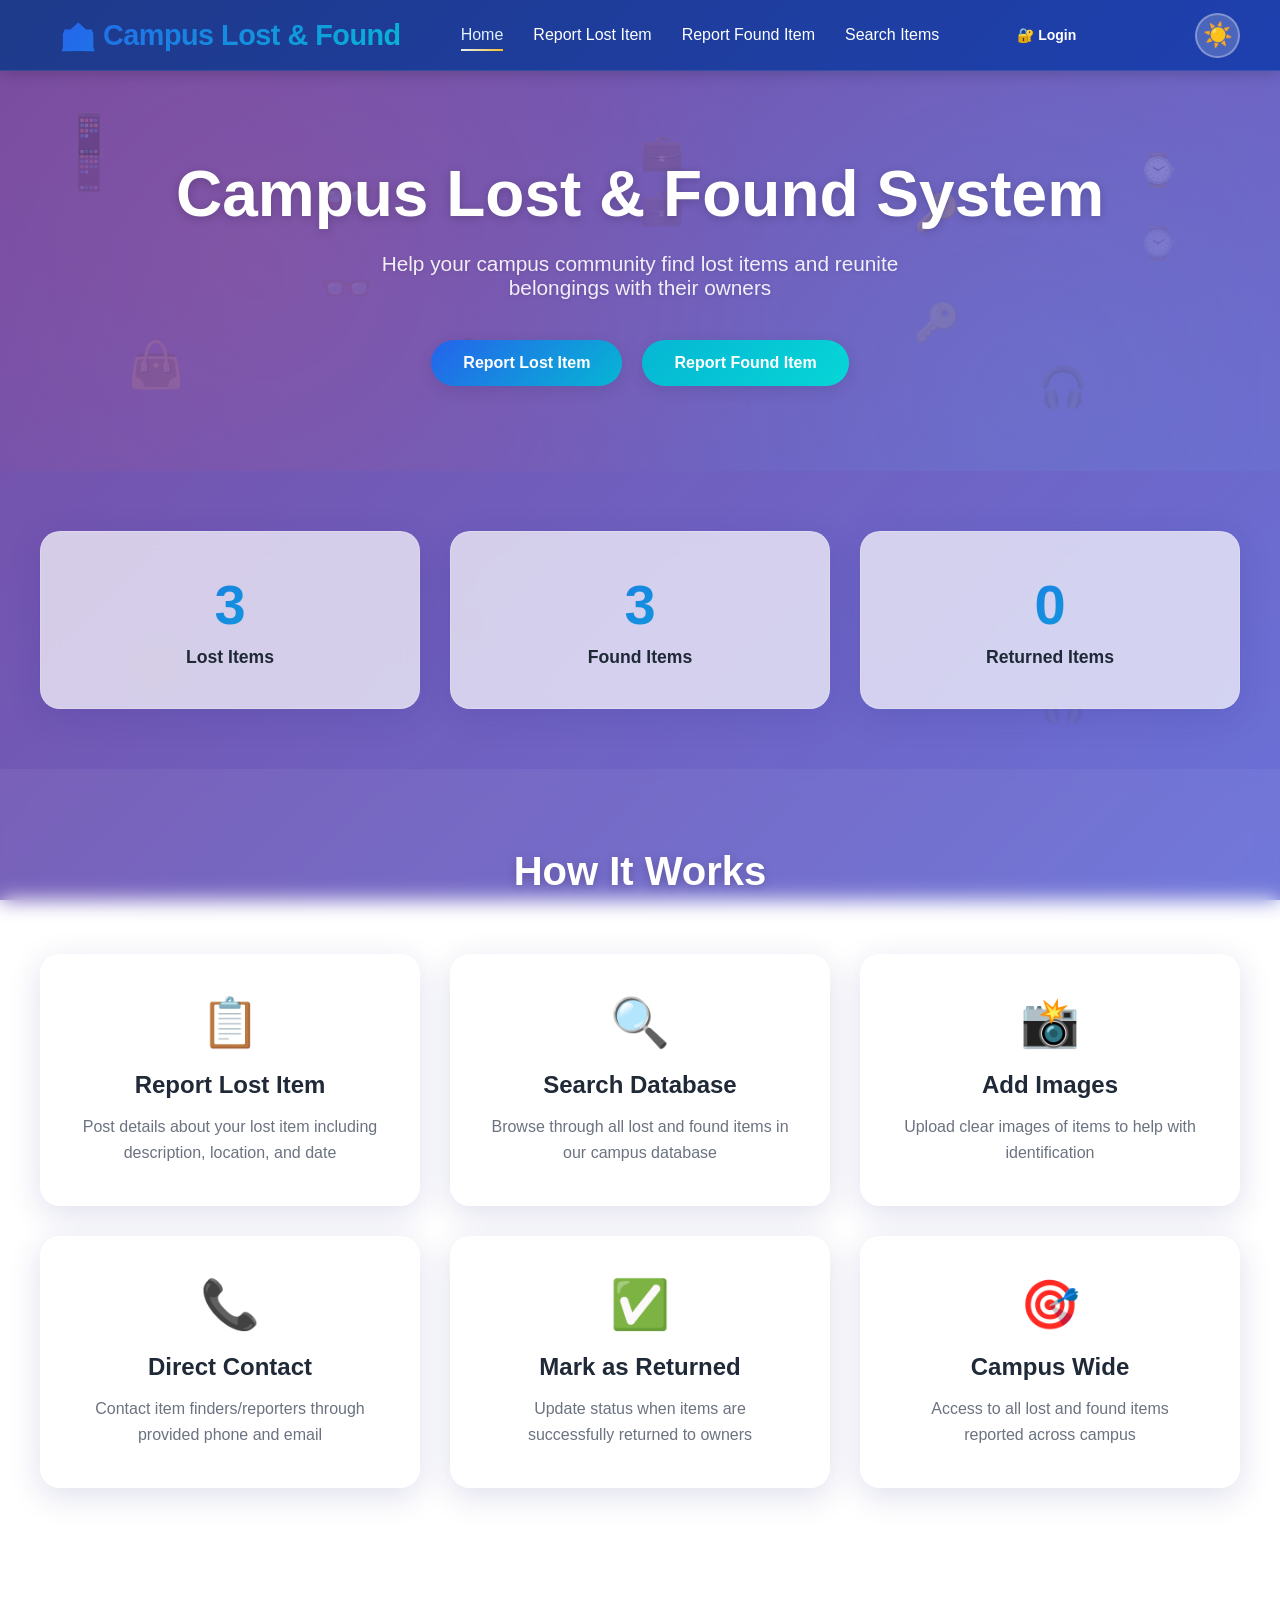
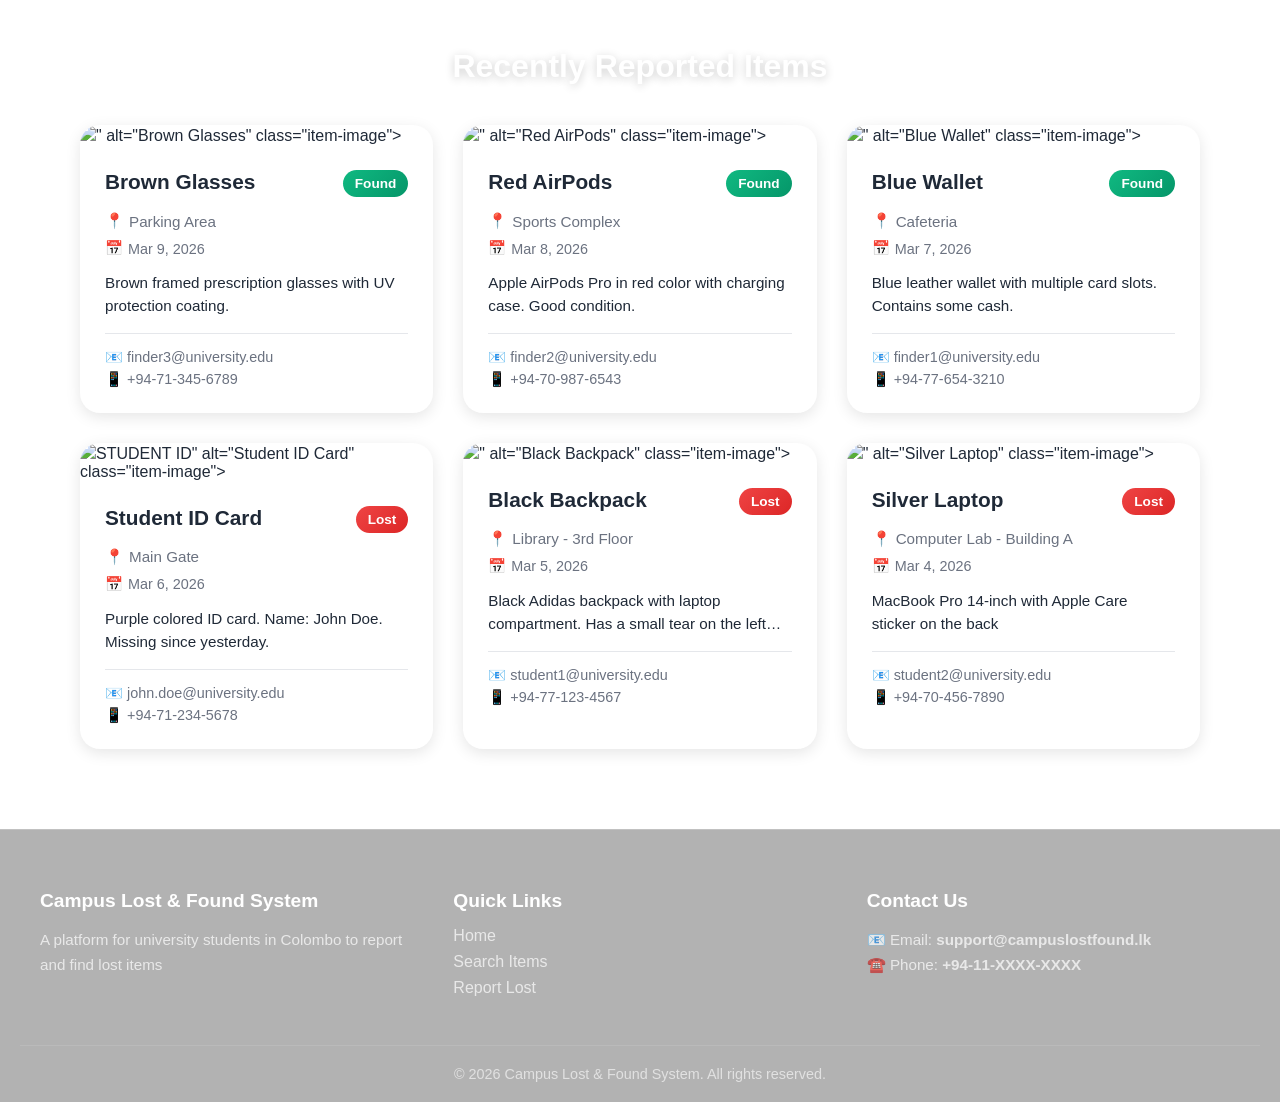
==== commit cfa9b946: "updated" ====
--- a/index.html
+++ b/index.html
@@ -154,8 +154,8 @@
             </div>
             <div class="footer-section">
                 <h4>Contact Us</h4>
-                <p>Email: <strong>support@campuslostfound.lk</strong></p>
-                <p>Phone: <strong>+94-11-XXXX-XXXX</strong></p>
+                <p>📧 Email: <strong>support@campuslostfound.lk</strong></p>
+                <p>☎️ Phone: <strong>+94-11-XXXX-XXXX</strong></p>
             </div>
         </div>
         <div class="footer-bottom">
--- a/styles.css
+++ b/styles.css
@@ -1601,7 +1601,7 @@
         min-height: 400px;
         padding: 40px 15px;
     }
-}
+
 
 /* ========================
    ANIMATIONS - SCROLL REVEAL
@@ -1664,11 +1664,11 @@
 .search-tips {
     margin-top: 15px;
     padding: 12px;
-    background: rgba(37, 99, 235, 0.1);
+    background: #5B7EDB;
     border-radius: 8px;
     border-left: 4px solid #2563eb;
     font-size: 13px;
-    color: var(--text-dark);
+    color: white;
 }
 
 #toggleMapView {
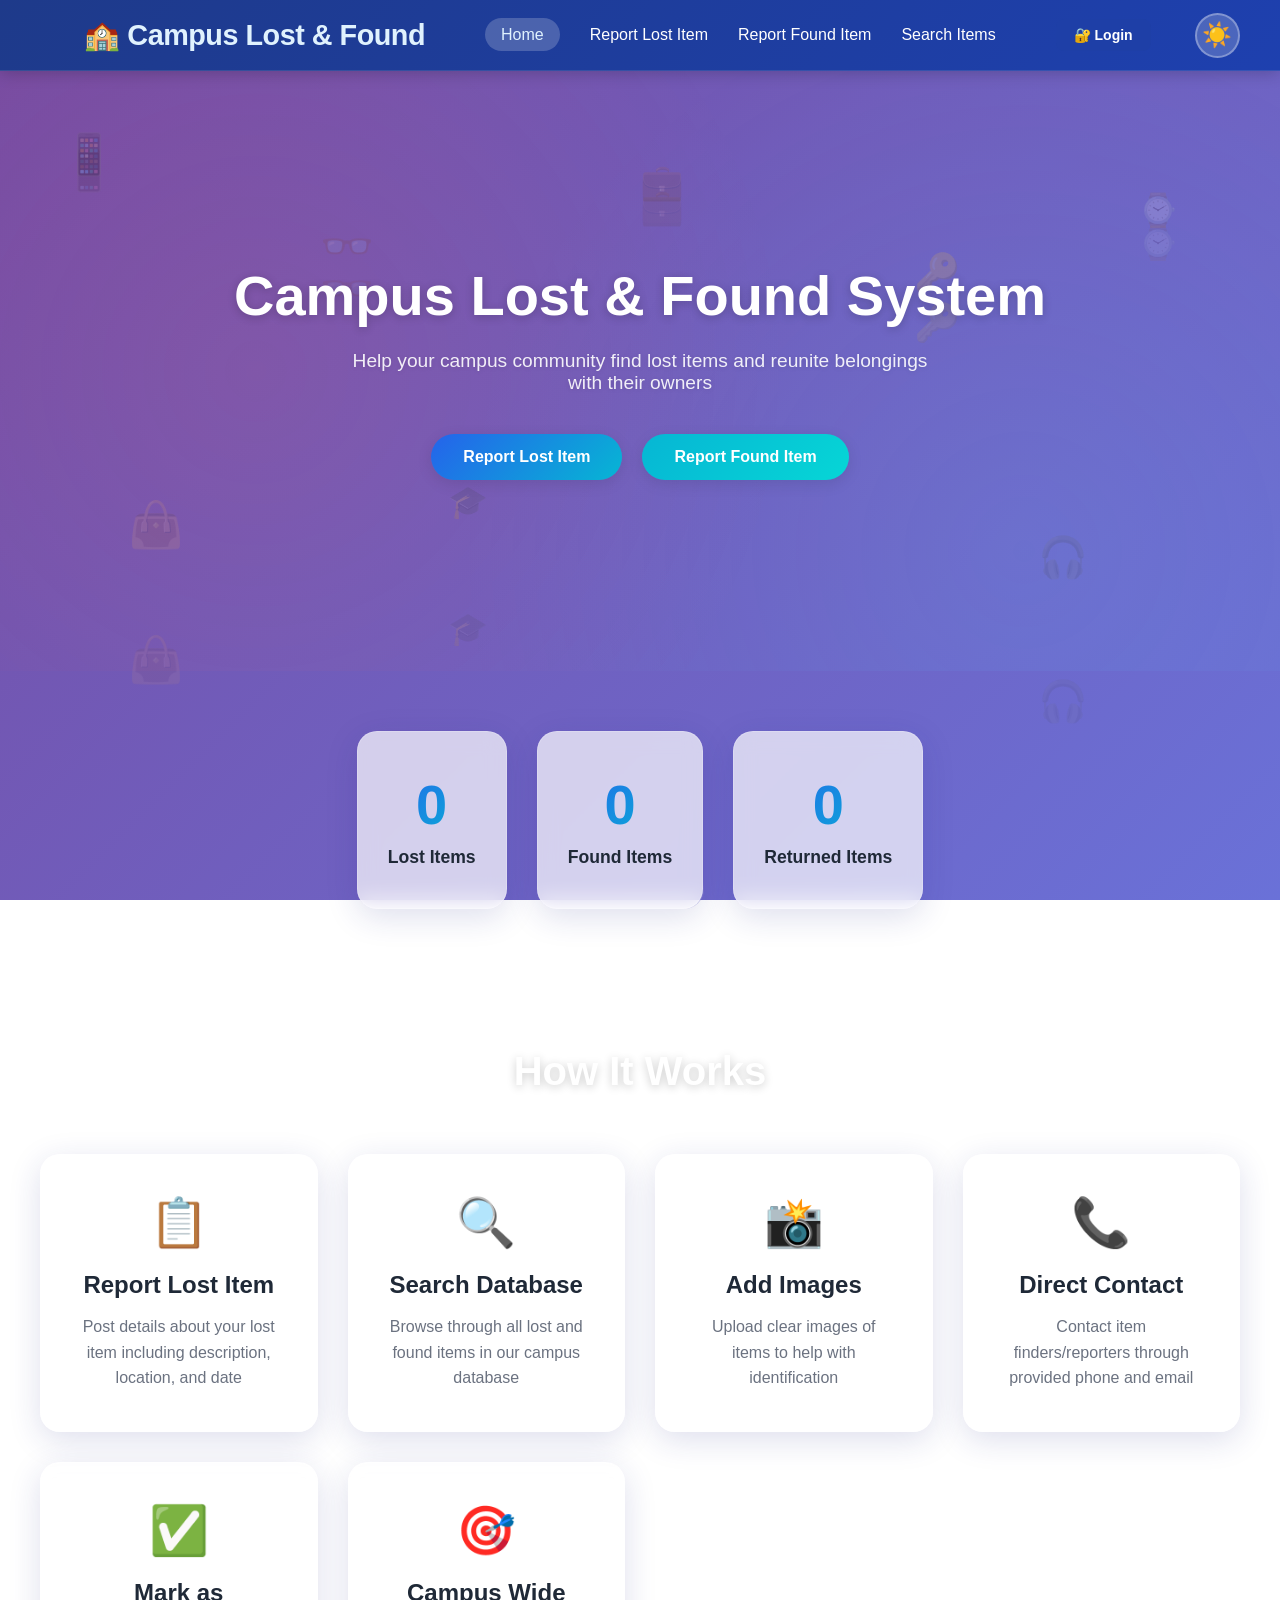
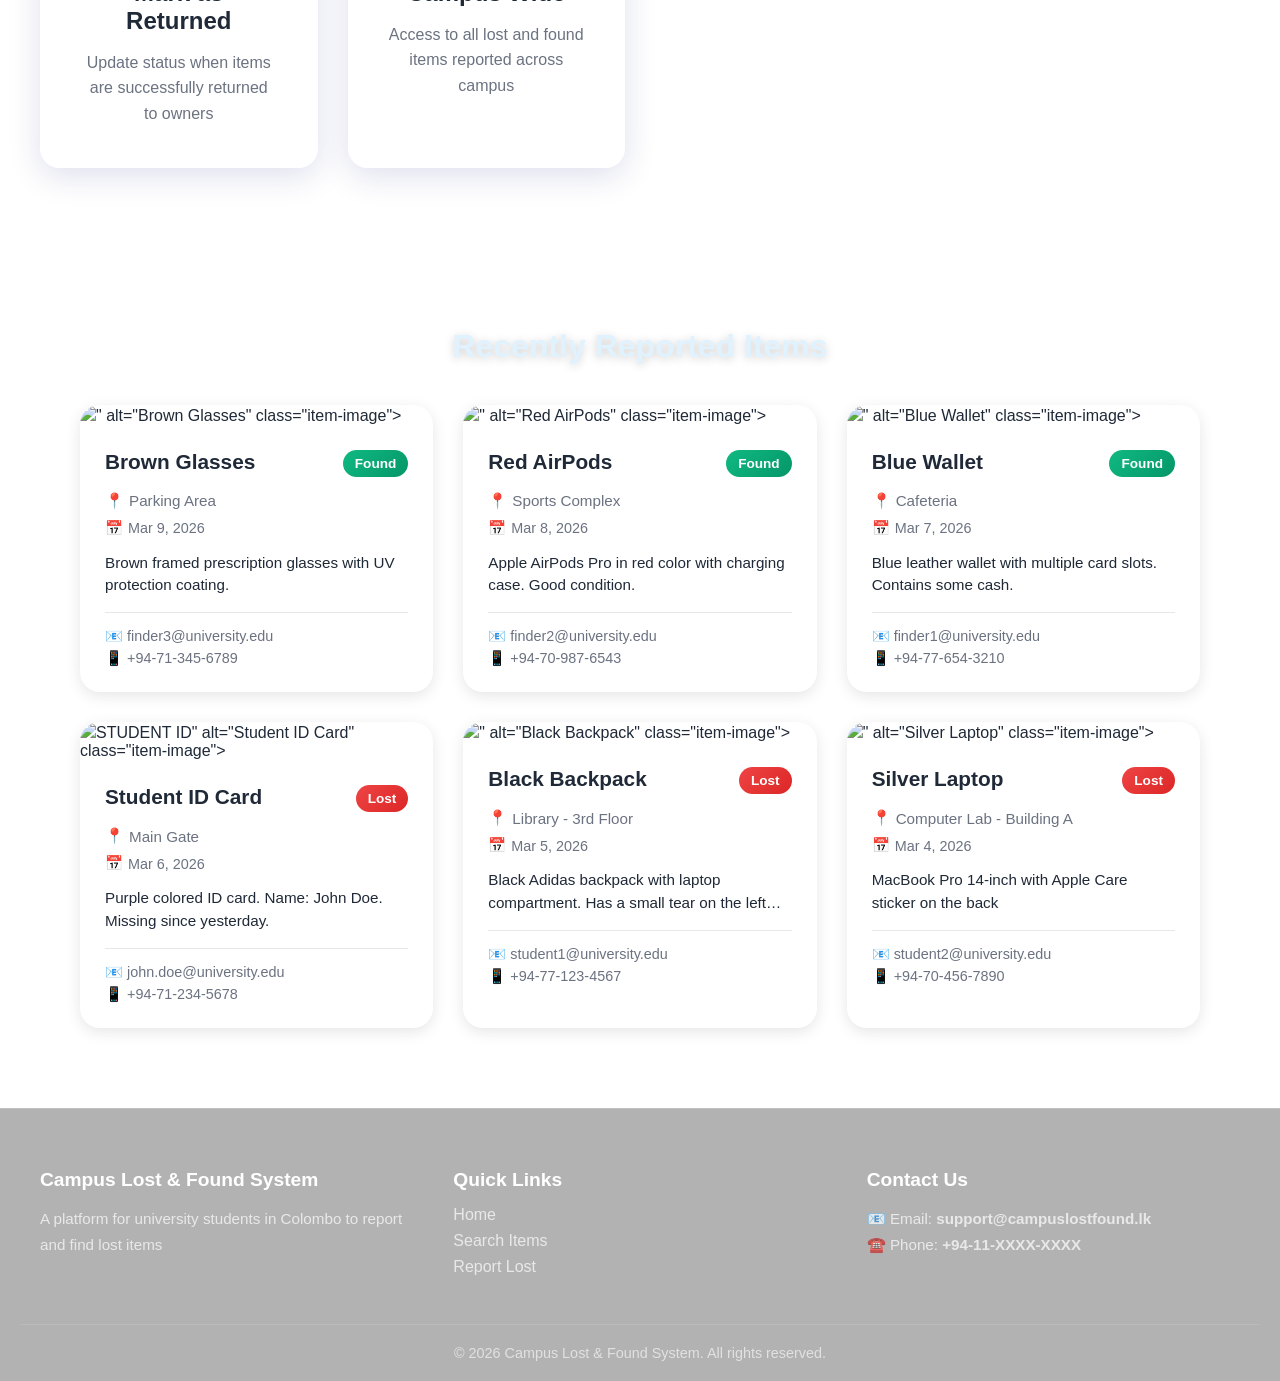
==== commit 0e2b4999: "update all the codes" ====
--- a/index.html
+++ b/index.html
@@ -25,7 +25,8 @@
             <div class="nav-logo">
                 <h1>🏫 Campus Lost & Found</h1>
             </div>
-            <ul class="nav-menu">
+            <button class="nav-toggle" id="navToggle" aria-label="Toggle navigation menu">☰</button>
+            <ul class="nav-menu" id="navMenu">
                 <li class="nav-item">
                     <a href="index.html" class="nav-link active">Home</a>
                 </li>
@@ -37,6 +38,15 @@
                 </li>
                 <li class="nav-item">
                     <a href="search.html" class="nav-link">Search Items</a>
+                </li>
+                <li class="nav-item nav-item-more">
+                    <button class="nav-link more-btn" id="moreBtn" aria-expanded="false">More ▾</button>
+                    <ul class="more-dropdown" id="moreDropdown">
+                        <li><a href="index.html">Home</a></li>
+                        <li><a href="report-lost.html">Report Lost Item</a></li>
+                        <li><a href="report-found.html">Report Found Item</a></li>
+                        <li><a href="search.html">Search Items</a></li>
+                    </ul>
                 </li>
             </ul>
             <div class="navbar-buttons">
--- a/styles.css
+++ b/styles.css
@@ -184,6 +184,19 @@
     z-index: 1;
 }
 
+/* Responsive container padding */
+@media (max-width: 768px) {
+    .container {
+        padding: 0 15px;
+    }
+}
+
+@media (max-width: 480px) {
+    .container {
+        padding: 0 10px;
+    }
+}
+
 /* ========================
    NAVIGATION BAR
    ======================== */
@@ -228,45 +241,116 @@
     padding: 0 20px;
 }
 
-/* push logo to extreme left */
+/* push logo to extreme right */
+.nav-logo {
+    order: 4;
+    margin-left: auto;
+    margin-right: 0;
+}
+
+/* ensure dark toggle stays right but after logo */
+.dark-mode-toggle {
+    order: 5;
+    margin-left: 0;
+}
+
+/* ensure logo stays left and toggle pushes to right */
 .nav-logo {
     order: 1;
-    margin-left: 0;
-}
-
-/* ensure dark toggle flush right */
+}
+
+.nav-menu {
+    order: 2;
+    margin-left: 20px;
+}
+
+.nav-toggle {
+    display: none;
+    border: none;
+    background: rgba(255, 255, 255, 0.2);
+    color: #ffffff;
+    padding: 8px 12px;
+    font-size: 1.2rem;
+    border-radius: 8px;
+    cursor: pointer;
+    transition: all 0.3s ease;
+}
+
+.nav-toggle:hover {
+    background: rgba(255, 255, 255, 0.35);
+}
+
+.nav-item-more {
+    display: none;
+}
+
+.nav-item-more .more-btn {
+    background: none;
+    border: none;
+    color: #ffffff;
+    font-size: 1rem;
+    padding: 8px 0;
+    display: flex;
+    align-items: center;
+    gap: 6px;
+    cursor: pointer;
+}
+
+.more-dropdown {
+    position: absolute;
+    right: 0;
+    top: 100%;
+    background: rgba(15, 23, 42, 0.95);
+    border: 1px solid rgba(255, 255, 255, 0.2);
+    border-radius: 10px;
+    box-shadow: 0 10px 30px rgba(0, 0, 0, 0.25);
+    list-style: none;
+    min-width: 180px;
+    display: none;
+    z-index: 1001;
+}
+
+.more-dropdown li {
+    margin: 0;
+}
+
+.more-dropdown li a {
+    display: block;
+    color: #ffffff;
+    text-decoration: none;
+    padding: 10px 14px;
+    transition: background 0.2s ease;
+}
+
+.more-dropdown li a:hover {
+    background: rgba(255, 255, 255, 0.18);
+}
+
+.more-dropdown.open {
+    display: block;
+}
+
+.nav-item-more:hover .more-dropdown {
+    display: block;
+}
+
+.navbar-buttons {
+    order: 3;
+    display: flex;
+    justify-content: flex-end;
+    gap: 15px;
+}
+
 .dark-mode-toggle {
     order: 4;
     margin-left: auto;
-    margin-right: 0;
-}
-
-/* ensure logo stays left and toggle pushes to right */
-.nav-logo {
-    order: 1;
-}
-
-.nav-menu {
-    order: 2;
-    margin-left: 20px;
-}
-
-.navbar-buttons {
-    order: 3;
-}
-
-.dark-mode-toggle {
-    order: 4;
-    margin-left: auto;
 }
 
 .nav-logo h1 {
-    font-size: 1.8rem;
-    background: linear-gradient(135deg, var(--primary-color), var(--secondary-color));
-    -webkit-background-clip: text;
-    -webkit-text-fill-color: transparent;
-    background-clip: text;
+    font-size: clamp(1.3rem, 3vw, 1.8rem);
     font-weight: 700;
+    font-style: bold;
+    color: #E0F2FE;
     letter-spacing: -0.5px;
     white-space: nowrap;
 }
@@ -293,25 +377,13 @@
     position: relative;
 }
 
-.nav-link::after {
-    content: '';
-    position: absolute;
-    bottom: 0;
-    left: 0;
-    width: 0;
-    height: 2px;
-    background: linear-gradient(90deg, #e0f2fe, #fbbf24);
-    transition: width 0.3s ease;
-}
-
-.nav-link:hover::after,
-.nav-link.active::after {
-    width: 100%;
-}
-
 .nav-link.active,
 .nav-link:hover {
+    background: rgba(255, 255, 255, 0.2);
+    border-radius: 20px;
+    padding: 8px 16px;
     color: #e0f2fe;
+    backdrop-filter: blur(10px);
 }
 
 .navbar-buttons {
@@ -377,13 +449,15 @@
     white-space: nowrap;
     cursor: pointer;
     border: none;
-    background: #2563eb;
+    background: #1E3FA7 !important;
     color: white;
 }
 
 .auth-button:hover {
-    background: #1d4ed8;
-    transform: translateY(-2px);
+    background: #E0F2FE !important;
+    color: black !important;
+    transform: translateY(-2px) scale(1.05);
+    box-shadow: 0 4px 12px rgba(0, 0, 0, 0.15);
 }
 
 .navbar-buttons .user-badge {
@@ -421,6 +495,92 @@
 
 /* Mobile navbar buttons */
 @media (max-width: 768px) {
+    .nav-item-more {
+        display: block;
+    }
+
+    .nav-container {
+        flex-wrap: wrap;
+        height: auto;
+        align-items: center;
+        justify-content: center;
+        text-align: center;
+    }
+
+    .nav-logo {
+        order: 1;
+        width: 100%;
+        margin: 0 auto;
+    }
+
+    .nav-toggle {
+        display: block;
+        z-index: 1002;
+        order: 2;
+        position: absolute;
+        left: 16px;
+        top: 15px;
+    }
+
+    .dark-mode-toggle {
+        order: 3;
+        position: absolute;
+        right: 16px;
+        top: 10px;
+    }
+
+    .nav-menu {
+        order: 3;
+        width: 100%;
+        max-height: 0;
+        overflow: hidden;
+        background: rgba(15, 23, 42, 0.95);
+        border-top: 1px solid rgba(255, 255, 255, 0.15);
+        flex-direction: column;
+        transition: max-height 0.3s ease;
+        margin: 0;
+        padding: 0;
+    }
+
+    .nav-menu.open {
+        max-height: 400px;
+        padding: 10px 0;
+    }
+
+    .nav-item {
+        width: 100%;
+    }
+
+    .nav-link,
+    .more-btn {
+        display: block;
+        width: 100%;
+        padding: 12px 18px;
+        white-space: nowrap;
+        text-align: left;
+    }
+
+    .nav-item-more .more-dropdown {
+        position: static;
+        border: none;
+        background: transparent;
+        box-shadow: none;
+        margin: 0;
+        padding: 0;
+    }
+
+    .more-dropdown li a {
+        padding-left: 32px;
+        background: rgba(255, 255, 255, 0.06);
+        margin: 2px 10px;
+        border-radius: 8px;
+    }
+
+    .more-dropdown.open,
+    .nav-item-more:hover .more-dropdown {
+        display: block;
+    }
+
     .navbar-buttons {
         margin-left: 10px;
         gap: 5px;
@@ -789,9 +949,10 @@
 .stats-container {
     max-width: 1200px;
     margin: 0 auto;
-    display: grid;
-    grid-template-columns: repeat(auto-fit, minmax(250px, 1fr));
+    display: flex;
+    justify-content: center;
     gap: 30px;
+    flex-wrap: wrap;
 }
 
 .stat-card {
@@ -926,7 +1087,7 @@
 }
 
 .page-header h1 {
-    font-size: 2.5rem;
+    font-size: clamp(1.8rem, 5vw, 2.5rem);
     color: var(--bg-white);
     margin-bottom: 10px;
     text-shadow: 0 2px 10px rgba(0, 0, 0, 0.2);
@@ -952,7 +1113,7 @@
 }
 
 .form-container {
-    max-width: 600px;
+    max-width: min(600px, 90vw);
     margin: 0 auto;
     padding: 50px;
     border-radius: 20px;
@@ -1176,7 +1337,7 @@
     max-width: 1200px;
     margin: 0 auto;
     display: grid;
-    grid-template-columns: repeat(auto-fill, minmax(300px, 1fr));
+    grid-template-columns: repeat(auto-fill, minmax(280px, 1fr));
     gap: 30px;
     padding: 0 20px;
 }
@@ -1348,7 +1509,7 @@
 
 .modal-content {
     position: relative;
-    max-width: 600px;
+    max-width: min(600px, 90vw);
     margin: 50px auto;
     max-height: 80vh;
     overflow-y: auto;
@@ -1430,7 +1591,7 @@
 .recent-items > .container > h2 {
     text-align: center;
     font-size: 2rem;
-    color: var(--bg-white);
+    color: #E0F2FE;
     margin-bottom: 40px;
     text-shadow: 0 2px 10px rgba(0, 0, 0, 0.2);
 }
@@ -1498,6 +1659,48 @@
    RESPONSIVE DESIGN
    ======================== */
 
+/* Large screens (desktops > 1200px) */
+@media (min-width: 1201px) {
+    .container {
+        max-width: 1400px;
+    }
+    
+    .hero-title {
+        font-size: 3.5rem;
+    }
+    
+    .hero-subtitle {
+        font-size: 1.2rem;
+    }
+    
+    .features-grid {
+        grid-template-columns: repeat(4, 1fr);
+    }
+    
+    .stats-container {
+        grid-template-columns: repeat(4, 1fr);
+    }
+}
+
+/* Medium screens (tablets 769px - 900px) */
+@media (min-width: 769px) and (max-width: 900px) {
+    .hero-title {
+        font-size: 2.5rem;
+    }
+    
+    .hero-subtitle {
+        font-size: 1rem;
+    }
+    
+    .features-grid {
+        grid-template-columns: repeat(2, 1fr);
+    }
+    
+    .stats-container {
+        grid-template-columns: repeat(2, 1fr);
+    }
+}
+
 @media (max-width: 768px) {
     .nav-menu {
         gap: 15px;
@@ -1532,6 +1735,7 @@
 
     .items-grid {
         grid-template-columns: 1fr;
+        gap: 20px;
     }
 
     .search-filters {
@@ -1562,6 +1766,23 @@
     }
 }
 
+/* Small tablets and large mobiles (481px - 600px) */
+@media (min-width: 481px) and (max-width: 600px) {
+    .items-grid {
+        grid-template-columns: repeat(2, 1fr);
+        gap: 15px;
+    }
+    
+    .hero {
+        min-height: 450px;
+        padding: 50px 20px;
+    }
+    
+    .container {
+        padding: 0 15px;
+    }
+}
+
 @media (max-width: 480px) {
     .nav-container {
         height: 60px;
@@ -1595,12 +1816,22 @@
         font-size: 0.85rem;
         flex: 1;
     }
-    }
 
     .hero {
         min-height: 400px;
         padding: 40px 15px;
     }
+
+    .items-grid {
+        grid-template-columns: 1fr;
+        gap: 15px;
+        padding: 0 10px;
+    }
+    
+    .container {
+        padding: 0 10px;
+    }
+}
 
 
 /* ========================
